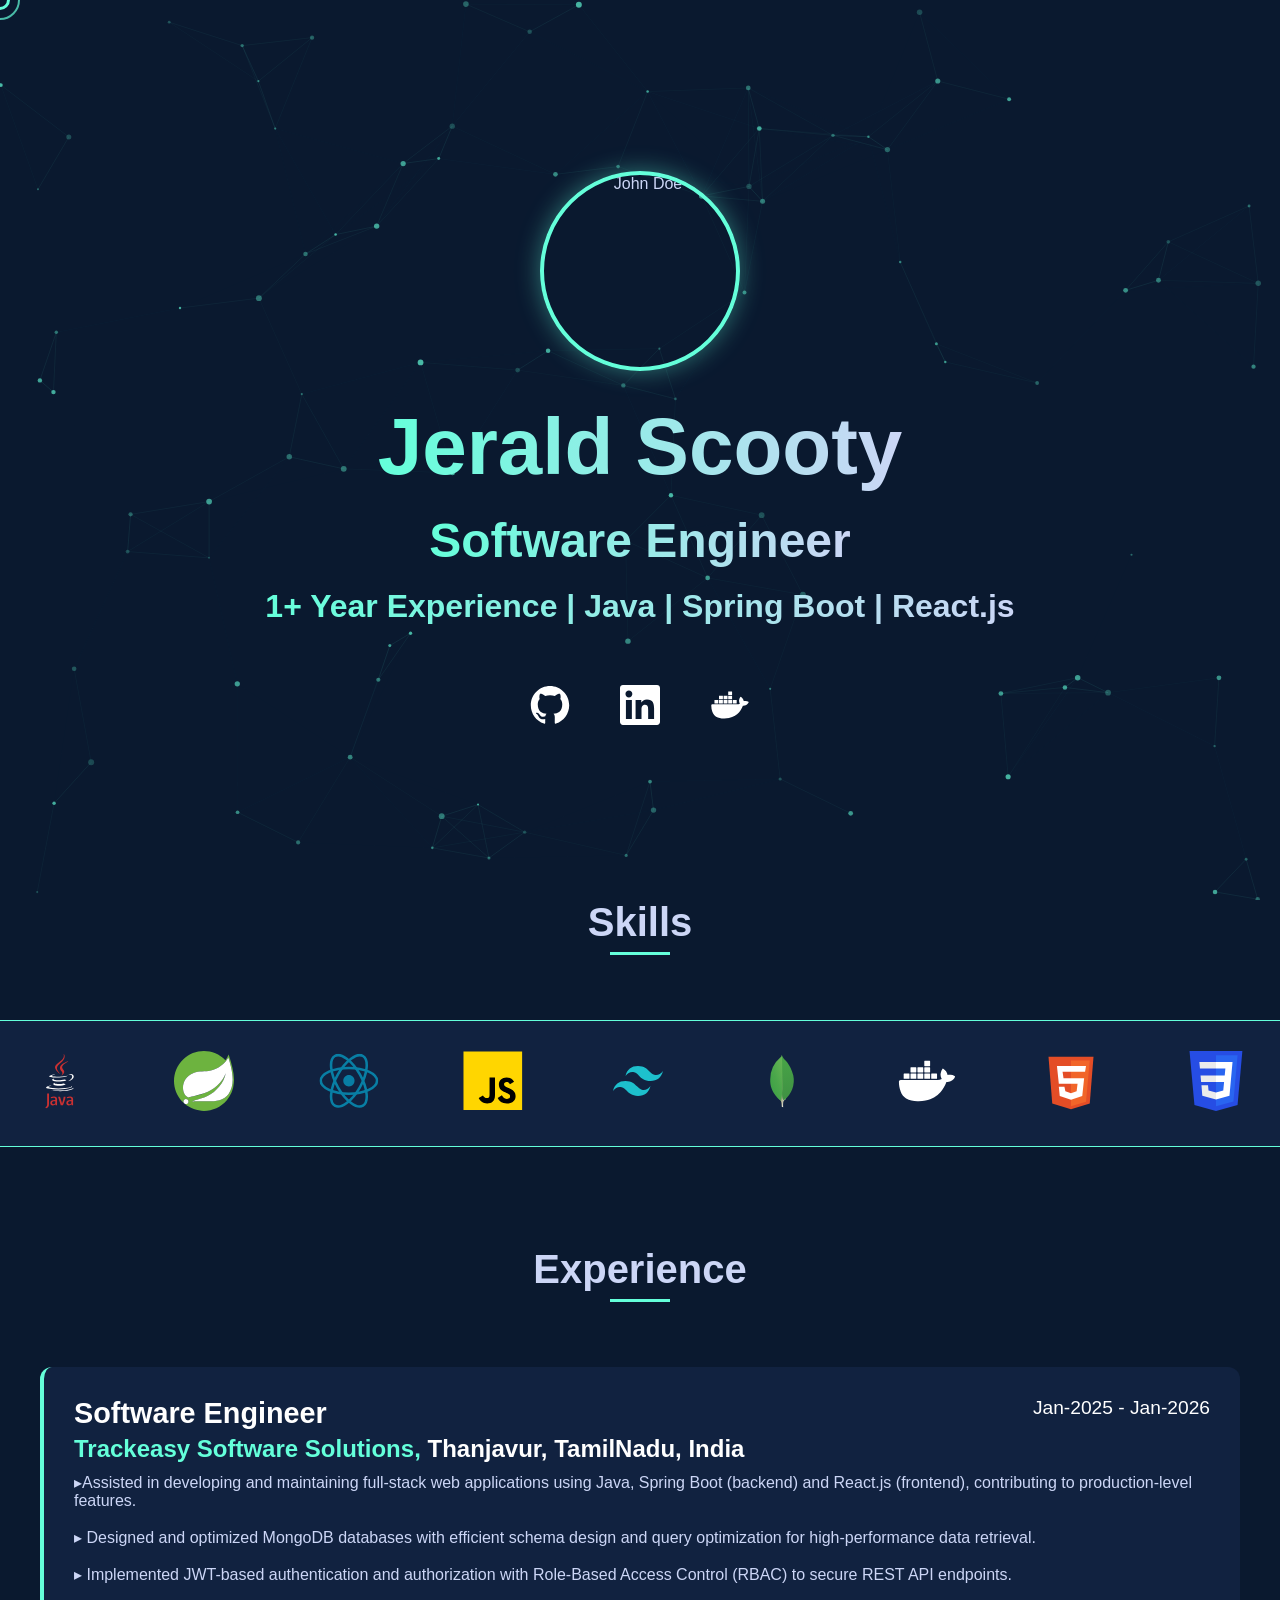
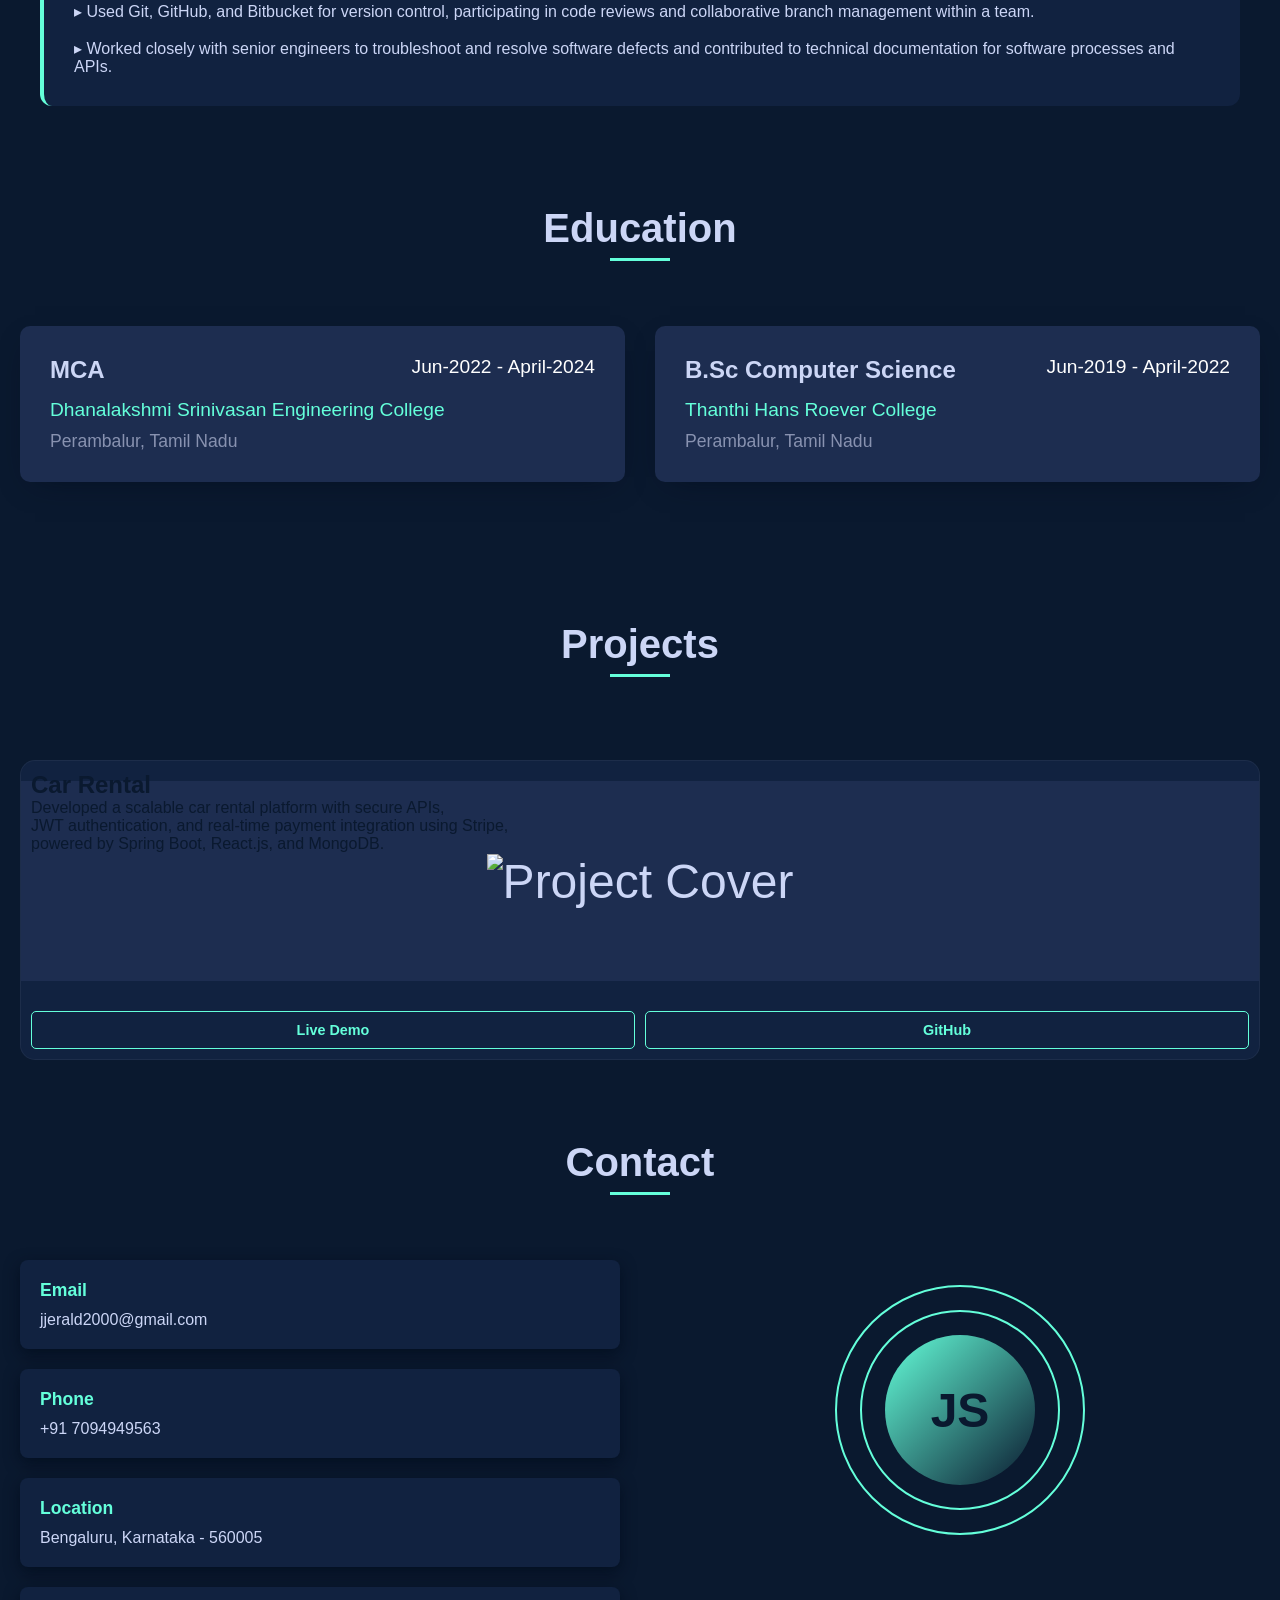
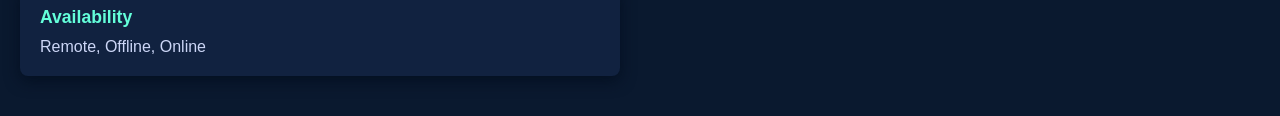
==== index.html @ 497ae6a7 "index.html added" ====
<!DOCTYPE html>
<html lang="en">

<head>
    <meta charset="UTF-8">
    <meta name="viewport" content="width=device-width, initial-scale=1.0">
    <title>Professional Portfolio</title>
    <link rel="stylesheet" href="style.css">
   
</head>

<body>
    <!-- Custom Cursor -->
    <div class="custom-cursor"></div>
    <div class="cursor-ring"></div>

    <!-- Particle Canvas Background -->
    <canvas id="particle-canvas"></canvas>

    <div class="container">
        <!-- Hero Section -->
        <section class="hero">
            <img src="https://res.cloudinary.com/dqbavxils/image/upload/v1776534820/Jerald_Profile_knwaec.png"
                alt="John Doe" class="hero-avatar">
            <h1 class="common">Jerald Scooty</h1>
            <h2 class="common" >Software Engineer</h2>
            <h3 class="common" >1+ Year Experience | Java | Spring Boot | React.js</h3>
            <div style="display: flex; flex-direction: row; align-items: center; gap: 50px; padding-top: 40px;">
                <a href="https://github.com/Jerald-Jn?tab=repositories" target="_blank">
                    <svg class="social-logo" viewBox="0 0 24 25" xmlns="http://www.w3.org/2000/svg">
                        <path
                            d="M12.0099 0.548676C5.36875 0.548676 0 5.957 0 12.6478C0 17.9962 3.43994 22.5234 8.21205 24.1258C8.80869 24.2462 9.02724 23.8655 9.02724 23.5451C9.02724 23.2646 9.00757 22.3032 9.00757 21.3014C5.6667 22.0227 4.97099 19.8591 4.97099 19.8591C4.43409 18.4569 3.63858 18.0965 3.63858 18.0965C2.54511 17.3553 3.71823 17.3553 3.71823 17.3553C4.93117 17.4354 5.56763 18.5972 5.56763 18.5972C6.64118 20.44 8.37111 19.9193 9.06706 19.5988C9.16638 18.8175 9.48473 18.2767 9.82275 17.9763C7.15817 17.6958 4.35469 16.6542 4.35469 12.0067C4.35469 10.6846 4.8316 9.60295 5.58729 8.76171C5.46807 8.4613 5.0504 7.21911 5.70677 5.55654C5.70677 5.55654 6.72083 5.23597 9.00732 6.79849C9.98625 6.53364 10.9958 6.39892 12.0099 6.39778C13.024 6.39778 14.0577 6.53815 15.0123 6.79849C17.299 5.23597 18.3131 5.55654 18.3131 5.55654C18.9695 7.21911 18.5515 8.4613 18.4323 8.76171C19.2079 9.60295 19.6652 10.6846 19.6652 12.0067C19.6652 16.6542 16.8617 17.6756 14.1772 17.9763C14.6148 18.3568 14.9924 19.0779 14.9924 20.2197C14.9924 21.8422 14.9727 23.1444 14.9727 23.5449C14.9727 23.8655 15.1915 24.2462 15.7879 24.126C20.56 22.5232 23.9999 17.9962 23.9999 12.6478C24.0196 5.957 18.6312 0.548676 12.0099 0.548676Z"
                             />
                    </svg>
                    </a>
                <a href="https://www.linkedin.com/in/contact-jerald-j" target="_blank">
                    <svg role="img" class="social-logo" viewBox="0 0 24 24" xmlns="http://www.w3.org/2000/svg">
                        <title>LinkedIn</title>
                        <path 
                            d="M20.447 20.452h-3.554v-5.569c0-1.328-.027-3.037-1.852-3.037-1.853 0-2.136 1.445-2.136 2.939v5.667H9.351V9h3.414v1.561h.046c.477-.9 1.637-1.85 3.37-1.85 3.601 0 4.267 2.37 4.267 5.455v6.286zM5.337 7.433c-1.144 0-2.063-.926-2.063-2.065 0-1.138.92-2.063 2.063-2.063 1.14 0 2.064.925 2.064 2.063 0 1.139-.925 2.065-2.064 2.065zm1.782 13.019H3.555V9h3.564v11.452zM22.225 0H1.771C.792 0 0 .774 0 1.729v20.542C0 23.227.792 24 1.771 24h20.451C23.2 24 24 23.227 24 22.271V1.729C24 .774 23.2 0 22.222 0h.003z" />
                    </svg>
                </a>
                <a href='https://hub.docker.com/search?q=jerald24' target="_blank">
                    <svg class="social-logo" viewBox="0 0 32 32" version="1.1" xmlns="http://www.w3.org/2000/svg">
                        <title>docker</title>
                        <path
                            d="M30.679 13.367c-0.613-0.404-1.366-0.645-2.175-0.645-0.093 0-0.185 0.003-0.276 0.009l0.012-0.001c-0.446 0.001-0.882 0.041-1.306 0.115l0.046-0.007c-0.235-1.357-1.025-2.495-2.122-3.191l-0.019-0.011-0.429-0.248-0.282 0.408c-0.336 0.512-0.599 1.108-0.756 1.745l-0.008 0.039c-0.089 0.324-0.14 0.696-0.14 1.080 0 0.831 0.24 1.605 0.654 2.258l-0.010-0.017c-0.637 0.299-1.381 0.488-2.164 0.524l-0.013 0h-19.729c-0.516 0.001-0.934 0.418-0.936 0.933v0c-0.001 0.056-0.001 0.123-0.001 0.19 0 1.751 0.317 3.428 0.897 4.977l-0.032-0.098c0.558 1.633 1.612 2.975 2.98 3.881l0.028 0.017c1.744 0.903 3.808 1.432 5.995 1.432 0.207 0 0.412-0.005 0.617-0.014l-0.029 0.001c0.018 0 0.039 0 0.060 0 1.272 0 2.515-0.121 3.72-0.352l-0.123 0.020c1.795-0.336 3.395-0.939 4.845-1.773l-0.074 0.039c1.257-0.735 2.331-1.621 3.245-2.652l0.012-0.014c1.325-1.56 2.403-3.381 3.145-5.365l0.041-0.125h0.276c0.055 0.002 0.119 0.004 0.183 0.004 1.226 0 2.34-0.481 3.163-1.265l-0.002 0.002c0.377-0.358 0.676-0.793 0.873-1.281l0.009-0.024 0.122-0.359zM3.79 14.849h2.646c0.127-0.001 0.23-0.104 0.23-0.231 0 0 0 0 0 0v0-2.355c0-0 0-0.001 0-0.001 0-0.127-0.103-0.23-0.23-0.231h-2.646c-0.127 0.001-0.23 0.104-0.23 0.231v0 2.356c0 0 0 0 0 0.001 0 0.127 0.103 0.23 0.23 0.23 0 0 0 0 0.001 0h-0zM7.434 14.849h2.644c0.127 0 0.231-0.103 0.231-0.231 0 0 0 0 0-0v0-2.355c0-0 0-0.001 0-0.001 0-0.127-0.103-0.23-0.23-0.231h-2.646c-0 0-0 0-0 0-0.128 0-0.232 0.104-0.232 0.232 0 0 0 0 0 0v0 2.355c0.001 0.128 0.104 0.231 0.232 0.231v0zM11.132 14.849h2.646c0.127-0.001 0.23-0.104 0.23-0.231 0 0 0 0 0 0v0-2.355c0-0 0-0.001 0-0.001 0-0.127-0.103-0.23-0.23-0.231h-2.646c-0.127 0.001-0.23 0.104-0.23 0.231v0 2.356c0 0.127 0.103 0.231 0.231 0.231v0zM14.788 14.849h2.643c0 0 0 0 0 0 0.128 0 0.231-0.103 0.232-0.231v-2.355c0-0 0-0 0-0 0-0.128-0.104-0.232-0.232-0.232-0 0-0 0-0 0h-2.643c-0.127 0-0.231 0.103-0.231 0.231v0 2.356c0 0 0 0 0 0.001 0 0.127 0.103 0.23 0.23 0.23 0 0 0 0 0.001 0h-0zM7.434 11.461h2.644c0.128-0.001 0.231-0.104 0.231-0.232 0 0 0 0 0 0v0-2.355c0 0 0 0 0-0 0-0.127-0.103-0.231-0.231-0.231h-2.644c-0.128 0-0.231 0.103-0.232 0.231v2.355c0.001 0.128 0.104 0.231 0.232 0.232h0zM11.132 11.461h2.646c0.127-0.001 0.23-0.105 0.23-0.232v0-2.355c0 0 0 0 0-0 0-0.127-0.103-0.231-0.231-0.231h-2.643c-0.127 0-0.231 0.103-0.231 0.231 0 0 0 0 0 0v0 2.355c0.001 0.128 0.103 0.231 0.231 0.232h0zM14.788 11.461h2.643c0.128-0.001 0.231-0.104 0.232-0.232v-2.355c-0.001-0.128-0.104-0.231-0.232-0.231h-2.643c-0.127 0-0.231 0.103-0.231 0.231 0 0 0 0 0 0v0 2.355c0 0.128 0.103 0.231 0.231 0.232h0zM14.788 8.073h2.643c0 0 0 0 0 0 0.128 0 0.232-0.104 0.232-0.232 0-0 0-0 0-0v0-2.356c-0.001-0.128-0.104-0.231-0.232-0.231 0 0-0 0-0 0h-2.643c-0.127 0-0.231 0.103-0.231 0.231v0 2.356c0 0 0 0 0 0.001 0 0.127 0.103 0.23 0.23 0.23 0 0 0 0 0.001 0h-0zM18.475 14.849h2.644c0 0 0 0 0 0 0.128 0 0.231-0.103 0.232-0.231v-2.355c0-0 0-0 0-0 0-0.128-0.104-0.232-0.232-0.232-0 0-0 0-0 0h-2.644c0 0 0 0-0 0-0.128 0-0.231 0.103-0.231 0.231v2.356c0 0.127 0.103 0.231 0.231 0.231v0z">
                        </path>
                    </svg>
                </a>
            </div>
        </section>

        <!-- Marquee -->
        <div class="section-header">
            <h2>Skills</h2>
        </div>
        <div class="marquee-container">
            <div class="marquee">
                <span>
                    <svg width="60px" height="60px" viewBox="0 0 192.756 192.756" xmlns="http://www.w3.org/2000/svg">
                        <title>Java</title>
                        <g fill-rule="evenodd" clip-rule="evenodd">
                            <path fill="none" d="M0 0h192.756v192.756H0V0z" />
                            <path
                                d="M80.372 101.729s-4.604 2.679 3.28 3.584c9.554 1.091 14.434.934 24.959-1.057 0 0 2.771 1.735 6.639 3.236-23.601 10.113-53.413-.585-34.878-5.763zM77.487 88.532s-5.165 3.823 2.726 4.639c10.206 1.054 18.262 1.14 32.211-1.544 0 0 1.926 1.955 4.957 3.023-28.531 8.345-60.307.657-39.894-6.118z"
                                fill="#ffff" />
                            <path
                                d="M101.797 66.143c5.818 6.697-1.525 12.72-1.525 12.72s14.766-7.621 7.984-17.168c-6.332-8.899-11.189-13.32 15.102-28.566-.001-.001-41.27 10.303-21.561 33.014z"
                                fill="#ca3132" />
                            <path
                                d="M133.01 111.491s3.408 2.81-3.754 4.983c-13.619 4.125-56.694 5.369-68.659.164-4.298-1.872 3.766-4.467 6.303-5.015 2.646-.572 4.156-.468 4.156-.468-4.783-3.368-30.916 6.615-13.272 9.479 48.112 7.801 87.704-3.512 75.226-9.143zM82.587 74.857s-21.908 5.205-7.757 7.097c5.977.799 17.883.615 28.982-.316 9.068-.761 18.17-2.389 18.17-2.389s-3.195 1.371-5.51 2.949c-22.251 5.853-65.229 3.127-52.855-2.856 10.462-5.061 18.97-4.485 18.97-4.485zM121.891 96.824c22.617-11.75 12.16-23.044 4.859-21.522-1.785.373-2.586.695-2.586.695s.666-1.042 1.932-1.49c14.441-5.075 25.545 14.972-4.656 22.911-.001 0 .347-.314.451-.594z"
                                fill="#ffff" />
                            <path
                                d="M108.256 8.504s12.523 12.531-11.881 31.794c-19.571 15.458-4.462 24.269-.006 34.34-11.426-10.307-19.807-19.382-14.185-27.826 8.254-12.395 31.125-18.406 26.072-38.308z"
                                fill="#ca3132" />
                            <path
                                d="M84.812 128.674c21.706 1.388 55.045-.771 55.836-11.044 0 0-1.518 3.894-17.941 6.983-18.529 3.488-41.386 3.082-54.938.845 0 0 2.777 2.298 17.043 3.216z"
                                fill="#ffff" />
                            <path
                                d="M139.645 147.096h-.66v-.37h1.781v.37h-.66v1.848h-.461v-1.848zm3.554.092h-.008l-.656 1.755h-.301l-.652-1.755h-.008v1.755h-.438v-2.218h.643l.604 1.569.604-1.569h.637v2.218h-.424v-1.755h-.001zM81.255 167.921c-2.047 1.774-4.211 2.772-6.154 2.772-2.768 0-4.27-1.663-4.27-4.324 0-2.881 1.608-4.989 8.044-4.989h2.379v6.541h.001zm5.65 6.374v-19.732c0-5.043-2.876-8.371-9.809-8.371-4.045 0-7.591.999-10.474 2.272l.83 3.495c2.271-.834 5.207-1.607 8.089-1.607 3.994 0 5.713 1.607 5.713 4.934v2.495h-1.996c-9.702 0-14.08 3.764-14.08 9.423 0 4.876 2.885 7.648 8.316 7.648 3.491 0 6.099-1.441 8.534-3.55l.443 2.993h4.434zM105.762 174.295h-7.045l-8.483-27.601h6.154l5.265 16.961 1.172 5.096c2.656-7.371 4.541-14.854 5.484-22.057h5.984c-1.602 9.088-4.488 19.066-8.531 27.601zM132.799 167.921c-2.053 1.774-4.217 2.772-6.156 2.772-2.768 0-4.268-1.663-4.268-4.324 0-2.881 1.609-4.989 8.041-4.989h2.383v6.541zm5.652 6.374v-19.732c0-5.043-2.885-8.371-9.811-8.371-4.049 0-7.594.999-10.477 2.272l.83 3.495c2.271-.834 5.213-1.607 8.096-1.607 3.988 0 5.709 1.607 5.709 4.934v2.495h-1.996c-9.703 0-14.078 3.764-14.078 9.423 0 4.876 2.879 7.648 8.311 7.648 3.494 0 6.098-1.441 8.539-3.55l.445 2.993h4.432zM58.983 178.985c-1.61 2.353-4.214 4.216-7.061 5.267l-2.79-3.286c2.169-1.113 4.027-2.91 4.892-4.582.745-1.49 1.056-3.406 1.056-7.992v-31.515h6.005v31.08c0 6.134-.49 8.613-2.102 11.028z"
                                fill="#ca3132" />
                        </g>
                    </svg>
                </span>

                <span>
                    <svg width="60px" height="60px" viewBox="0 0 256 256" version="1.1"
                        xmlns="http://www.w3.org/2000/svg" xmlns:xlink="http://www.w3.org/1999/xlink"
                        preserveAspectRatio="xMidYMid">
                        <title>Spring Boot</title>
                        <g>
                            <path
                                d="M38.9437824,35.879008 C89.5234256,-13.1200214 170.398168,-11.8028432 219.397197,39.0402357 C224.929346,31.6640377 229.671187,23.4975328 233.095851,15.0675923 C249.165425,64.0666217 258.912543,105.162582 255.224444,137.038295 C253.380395,163.90873 242.842969,189.725423 225.456217,210.273403 C180.145286,264.014274 99.53398,270.863601 45.7931091,225.55267 L45.7931091,225.55267 L44.765,224.638 L44.7103323,224.601984 C44.5420247,224.484832 44.376007,224.362668 44.2124952,224.235492 C43.7219599,223.853965 43.2765312,223.438607 42.8762093,222.995252 L42.732,222.831 L41.0512675,221.3377 C39.4121124,219.93271 37.7729573,218.52772 36.3188215,216.93771 L35.7825547,216.332423 C-13.2164747,165.752779 -11.6358609,84.8780374 38.9437824,35.879008 Z M57.9111486,207.375611 C53.169307,203.687512 46.3199803,204.214383 42.6318814,208.956225 C39.3888978,213.125775 39.4048731,218.924805 42.6798072,222.771269 L42.732,222.831 L44.765,224.638 L44.9644841,224.773953 C49.5691585,227.80174 55.7644273,227.175885 59.2982065,222.896387 L59.4917624,222.654878 C63.1798614,217.913037 62.3895545,211.06371 57.9111486,207.375611 Z M231.778672,28.2393744 C218.60689,55.9001168 185.940871,76.9749681 157.753257,83.5608592 C131.146257,89.8833146 107.963921,84.6146018 83.4644059,94.0982849 C27.6160498,115.436572 28.6697923,181.822354 59.2283268,196.838185 L59.2283268,196.838185 L61.0723763,197.891928 C61.0723763,197.891928 83.1456487,193.50309 104.973663,187.707242 L106.843514,187.207079 C115.561826,184.857554 124.138869,182.296538 131.146257,179.714869 C167.500376,166.279651 207.542593,133.08676 220.714375,94.6251562 C213.865049,134.667374 179.35498,173.392413 144.84491,191.042601 C126.404416,200.526284 112.178891,202.633769 81.883792,213.171195 C78.195693,214.488373 75.297901,215.805551 75.297901,215.805551 C75.6675607,215.754564 76.0372203,215.70481 76.4060145,215.65629 L77.1421925,215.560893 L77.1421925,215.560893 L77.8745239,215.468787 C84.5652297,214.639554 90.5771682,214.224938 90.5771682,214.224938 C133.517178,212.117452 200.956702,226.342977 232.305544,184.45671 C264.444692,141.780136 246.531068,72.7599979 231.778672,28.2393744 Z"
                                fill="#6DB33F">

                            </path>
                            <path
                                d="M57.9111486,207.375611 C62.3895545,211.06371 63.1798614,217.913037 59.4917624,222.654878 C55.8036635,227.39672 48.9543368,227.923591 44.2124952,224.235492 C39.4706537,220.547393 38.9437824,213.698066 42.6318814,208.956225 C46.3199803,204.214383 53.169307,203.687512 57.9111486,207.375611 Z M231.778672,28.2393744 C246.531068,72.7599979 264.444692,141.780136 232.305544,184.45671 C200.956702,226.342977 133.517178,212.117452 90.5771682,214.224938 C90.5771682,214.224938 84.5652297,214.639554 77.8745239,215.468787 L77.1421925,215.560893 C76.5300999,215.63902 75.9140004,215.720572 75.297901,215.805551 C75.297901,215.805551 78.195693,214.488373 81.883792,213.171195 C112.178891,202.633769 126.404416,200.526284 144.84491,191.042601 C179.35498,173.392413 213.865049,134.667374 220.714375,94.6251562 C207.542593,133.08676 167.500376,166.279651 131.146257,179.714869 C106.119871,188.935116 61.0723763,197.891928 61.0723763,197.891928 L59.2283268,196.838185 C28.6697923,181.822354 27.6160498,115.436572 83.4644059,94.0982849 C107.963921,84.6146018 131.146257,89.8833146 157.753257,83.5608592 C185.940871,76.9749681 218.60689,55.9001168 231.778672,28.2393744 Z"
                                fill="#FFFFFF">

                            </path>
                        </g>
                    </svg>
                </span>

                <span>
                    <svg width="60px" height="60px" viewBox="0 0 65 60" fill="none" xmlns="http://www.w3.org/2000/svg">
                        <title>React</title>
                        <g clip-path="url(#clip0_439_116)">
                            <path
                                d="M32.3921 36.0059C35.7565 36.0059 38.4839 33.228 38.4839 29.8013C38.4839 26.3746 35.7565 23.5967 32.3921 23.5967C29.0277 23.5967 26.3003 26.3746 26.3003 29.8013C26.3003 33.228 29.0277 36.0059 32.3921 36.0059Z"
                                fill="#087EA4" />
                            <path
                                d="M32.3921 43.7616C49.2141 43.7616 62.8511 37.5113 62.8511 29.8012C62.8511 22.0911 49.2141 15.8408 32.3921 15.8408C15.5701 15.8408 1.93311 22.0911 1.93311 29.8012C1.93311 37.5113 15.5701 43.7616 32.3921 43.7616Z"
                                stroke="#087EA4" stroke-width="2.74845" />
                            <path
                                d="M20.5218 36.7815C28.9328 51.6195 41.0657 60.5231 47.6215 56.668C54.1772 52.813 52.6732 37.6592 44.2622 22.8211C35.8512 7.98299 23.7182 -0.92052 17.1625 2.93453C10.6068 6.78958 12.1108 21.9434 20.5218 36.7815Z"
                                stroke="#087EA4" stroke-width="2.74845" />
                            <path
                                d="M20.5218 22.8212C12.1108 37.6593 10.6068 52.813 17.1625 56.6681C23.7182 60.5231 35.8512 51.6196 44.2622 36.7815C52.6732 21.9434 54.1772 6.78966 47.6215 2.93461C41.0657 -0.920439 28.9328 7.98307 20.5218 22.8212Z"
                                stroke="#087EA4" stroke-width="2.74845" />
                        </g>
                        <defs>
                            <clipPath id="clip0_439_116">
                                <rect width="63.9639" height="58.6335" fill="white"
                                    transform="translate(0.410156 0.484375)" />
                            </clipPath>
                        </defs>
                    </svg>
                </span>

                <span>
                    <svg width="60px" height="60px" viewBox="0 0 60 60" xmlns="http://www.w3.org/2000/svg">
                        <title>JavaScript</title>
                        <path d="M0.484375 59.1179V0.484375H59.1179V59.1179H0.484375Z" fill="#FFD600" />
                        <path
                            d="M38.8209 44.3732C39.9479 46.2038 41.1727 47.958 43.7673 47.958C45.9465 47.958 47.0898 46.8749 47.0898 45.3765C47.0898 43.5833 45.9074 42.9464 43.5099 41.9024L42.1956 41.3422C38.4023 39.733 35.8794 37.7166 35.8794 33.4576C35.8794 29.5324 38.8844 26.5453 43.58 26.5453C46.9237 26.5453 49.326 27.7033 51.059 30.736L46.9644 33.3533C46.0637 31.7442 45.0898 31.1106 43.58 31.1106C42.0392 31.1106 41.0636 32.0829 41.0636 33.3533C41.0636 34.9234 42.0408 35.5586 44.2966 36.5309L45.611 37.0912C50.0818 38.9952 52.603 40.9399 52.603 45.3113C52.603 50.0215 48.883 52.6031 43.8894 52.6031C39.0049 52.6031 36.2312 50.1518 34.6872 47.1176L38.8209 44.3732ZM19.9506 44.5067C20.7748 45.9823 22.0273 47.1176 23.8286 47.1176C25.5518 47.1176 26.5437 46.4368 26.5437 43.7901V26.5437H31.9722V44.624C31.9722 50.1079 28.7913 52.6031 24.1462 52.6031C19.949 52.6031 16.9196 49.7593 15.6851 47.1176L19.9506 44.5067Z"
                            fill="#000001" />
                    </svg>
                </span>

                <span>
                    <svg fill="#1DC0CD" width="60px" height="60px" viewBox="0 0 24 24"
                        xmlns="http://www.w3.org/2000/svg" xml:space="preserve">
                        <title>Tailwind CSS</title>
                        <path fill-rule="evenodd" clip-rule="evenodd"
                            d="M12 6.036c-2.667 0-4.333 1.325-5 3.976 1-1.325 2.167-1.822 3.5-1.491.761.189 1.305.738 1.906 1.345C13.387 10.855 14.522 12 17 12c2.667 0 4.333-1.325 5-3.976-1 1.325-2.166 1.822-3.5 1.491-.761-.189-1.305-.738-1.907-1.345-.98-.99-2.114-2.134-4.593-2.134zM7 12c-2.667 0-4.333 1.325-5 3.976 1-1.326 2.167-1.822 3.5-1.491.761.189 1.305.738 1.907 1.345.98.989 2.115 2.134 4.594 2.134 2.667 0 4.333-1.325 5-3.976-1 1.325-2.167 1.822-3.5 1.491-.761-.189-1.305-.738-1.906-1.345C10.613 13.145 9.478 12 7 12z" />
                    </svg>
                </span>
                
                <span>
                    <svg width="60px" height="60px" viewBox="0 0 32 32" xmlns="http://www.w3.org/2000/svg" xmlns:xlink="http://www.w3.org/1999/xlink">
                        <title>MongoDB</title>
                        <defs>
                            <linearGradient id="a" x1="-645.732" y1="839.188" x2="-654.59" y2="839.25"
                                gradientTransform="matrix(-0.977, -0.323, -0.29, 0.877, -375.944, -928.287)" gradientUnits="userSpaceOnUse">
                                <stop offset="0.231" stop-color="#999875" />
                                <stop offset="0.563" stop-color="#9b9977" />
                                <stop offset="0.683" stop-color="#a09f7e" />
                                <stop offset="0.768" stop-color="#a9a889" />
                                <stop offset="0.837" stop-color="#b7b69a" />
                                <stop offset="0.896" stop-color="#c9c7b0" />
                                <stop offset="0.948" stop-color="#deddcb" />
                                <stop offset="0.994" stop-color="#f8f6eb" />
                                <stop offset="1" stop-color="#fbf9ef" />
                            </linearGradient>
                            <linearGradient id="b" x1="-644.287" y1="823.405" x2="-657.028" y2="845.476"
                                gradientTransform="matrix(-0.977, -0.323, -0.29, 0.877, -375.944, -928.287)" gradientUnits="userSpaceOnUse">
                                <stop offset="0" stop-color="#48a547" />
                                <stop offset="1" stop-color="#3f9143" />
                            </linearGradient>
                            <linearGradient id="c" x1="-643.386" y1="839.485" x2="-652.418" y2="833.417"
                                gradientTransform="matrix(-0.977, -0.323, -0.29, 0.877, -375.944, -928.287)" gradientUnits="userSpaceOnUse">
                                <stop offset="0" stop-color="#41a247" />
                                <stop offset="0.352" stop-color="#4ba74b" />
                                <stop offset="0.956" stop-color="#67b554" />
                                <stop offset="1" stop-color="#69b655" />
                            </linearGradient>
                        </defs>
                        <path
                            d="M16.62,30l-.751-.249s.1-3.8-1.275-4.067c-.9-1.048.133-44.741,3.423-.149a2.712,2.712,0,0,0-1.333,1.523A14.1,14.1,0,0,0,16.62,30Z"
                            style="fill:url(#a)" />
                        <path
                            d="M17.026,26.329a13.223,13.223,0,0,0,5-13.225C20.556,6.619,17.075,4.487,16.7,3.673a9.792,9.792,0,0,1-.825-1.6l.277,18.069S15.578,25.664,17.026,26.329Z"
                            style="fill:url(#b)" />
                        <path
                            d="M15.487,26.569S9.366,22.4,9.72,15.025A15.54,15.54,0,0,1,15.239,3.377,1.725,1.725,0,0,0,15.846,2c.381.82.319,12.243.359,13.579C16.36,20.776,15.916,25.588,15.487,26.569Z"
                            style="fill:url(#c)" /></svg>
                </span>

                <span>
                    <svg fill="#ffff" width="60px" height="60px" viewBox="0 0 32 32" version="1.1" xmlns="http://www.w3.org/2000/svg">
                        <title>docker</title>
                        <path
                            d="M30.679 13.367c-0.613-0.404-1.366-0.645-2.175-0.645-0.093 0-0.185 0.003-0.276 0.009l0.012-0.001c-0.446 0.001-0.882 0.041-1.306 0.115l0.046-0.007c-0.235-1.357-1.025-2.495-2.122-3.191l-0.019-0.011-0.429-0.248-0.282 0.408c-0.336 0.512-0.599 1.108-0.756 1.745l-0.008 0.039c-0.089 0.324-0.14 0.696-0.14 1.080 0 0.831 0.24 1.605 0.654 2.258l-0.010-0.017c-0.637 0.299-1.381 0.488-2.164 0.524l-0.013 0h-19.729c-0.516 0.001-0.934 0.418-0.936 0.933v0c-0.001 0.056-0.001 0.123-0.001 0.19 0 1.751 0.317 3.428 0.897 4.977l-0.032-0.098c0.558 1.633 1.612 2.975 2.98 3.881l0.028 0.017c1.744 0.903 3.808 1.432 5.995 1.432 0.207 0 0.412-0.005 0.617-0.014l-0.029 0.001c0.018 0 0.039 0 0.060 0 1.272 0 2.515-0.121 3.72-0.352l-0.123 0.020c1.795-0.336 3.395-0.939 4.845-1.773l-0.074 0.039c1.257-0.735 2.331-1.621 3.245-2.652l0.012-0.014c1.325-1.56 2.403-3.381 3.145-5.365l0.041-0.125h0.276c0.055 0.002 0.119 0.004 0.183 0.004 1.226 0 2.34-0.481 3.163-1.265l-0.002 0.002c0.377-0.358 0.676-0.793 0.873-1.281l0.009-0.024 0.122-0.359zM3.79 14.849h2.646c0.127-0.001 0.23-0.104 0.23-0.231 0 0 0 0 0 0v0-2.355c0-0 0-0.001 0-0.001 0-0.127-0.103-0.23-0.23-0.231h-2.646c-0.127 0.001-0.23 0.104-0.23 0.231v0 2.356c0 0 0 0 0 0.001 0 0.127 0.103 0.23 0.23 0.23 0 0 0 0 0.001 0h-0zM7.434 14.849h2.644c0.127 0 0.231-0.103 0.231-0.231 0 0 0 0 0-0v0-2.355c0-0 0-0.001 0-0.001 0-0.127-0.103-0.23-0.23-0.231h-2.646c-0 0-0 0-0 0-0.128 0-0.232 0.104-0.232 0.232 0 0 0 0 0 0v0 2.355c0.001 0.128 0.104 0.231 0.232 0.231v0zM11.132 14.849h2.646c0.127-0.001 0.23-0.104 0.23-0.231 0 0 0 0 0 0v0-2.355c0-0 0-0.001 0-0.001 0-0.127-0.103-0.23-0.23-0.231h-2.646c-0.127 0.001-0.23 0.104-0.23 0.231v0 2.356c0 0.127 0.103 0.231 0.231 0.231v0zM14.788 14.849h2.643c0 0 0 0 0 0 0.128 0 0.231-0.103 0.232-0.231v-2.355c0-0 0-0 0-0 0-0.128-0.104-0.232-0.232-0.232-0 0-0 0-0 0h-2.643c-0.127 0-0.231 0.103-0.231 0.231v0 2.356c0 0 0 0 0 0.001 0 0.127 0.103 0.23 0.23 0.23 0 0 0 0 0.001 0h-0zM7.434 11.461h2.644c0.128-0.001 0.231-0.104 0.231-0.232 0 0 0 0 0 0v0-2.355c0 0 0 0 0-0 0-0.127-0.103-0.231-0.231-0.231h-2.644c-0.128 0-0.231 0.103-0.232 0.231v2.355c0.001 0.128 0.104 0.231 0.232 0.232h0zM11.132 11.461h2.646c0.127-0.001 0.23-0.105 0.23-0.232v0-2.355c0 0 0 0 0-0 0-0.127-0.103-0.231-0.231-0.231h-2.643c-0.127 0-0.231 0.103-0.231 0.231 0 0 0 0 0 0v0 2.355c0.001 0.128 0.103 0.231 0.231 0.232h0zM14.788 11.461h2.643c0.128-0.001 0.231-0.104 0.232-0.232v-2.355c-0.001-0.128-0.104-0.231-0.232-0.231h-2.643c-0.127 0-0.231 0.103-0.231 0.231 0 0 0 0 0 0v0 2.355c0 0.128 0.103 0.231 0.231 0.232h0zM14.788 8.073h2.643c0 0 0 0 0 0 0.128 0 0.232-0.104 0.232-0.232 0-0 0-0 0-0v0-2.356c-0.001-0.128-0.104-0.231-0.232-0.231 0 0-0 0-0 0h-2.643c-0.127 0-0.231 0.103-0.231 0.231v0 2.356c0 0 0 0 0 0.001 0 0.127 0.103 0.23 0.23 0.23 0 0 0 0 0.001 0h-0zM18.475 14.849h2.644c0 0 0 0 0 0 0.128 0 0.231-0.103 0.232-0.231v-2.355c0-0 0-0 0-0 0-0.128-0.104-0.232-0.232-0.232-0 0-0 0-0 0h-2.644c0 0 0 0-0 0-0.128 0-0.231 0.103-0.231 0.231v2.356c0 0.127 0.103 0.231 0.231 0.231v0z">
                        </path>
                    </svg>
                </span>
                
                <span>
                    <svg width="60px" height="60px" viewBox="0 0 32 32" fill="none" xmlns="http://www.w3.org/2000/svg">
                        <title>Html</title>
                        <path d="M6 28L4 3H28L26 28L16 31L6 28Z" fill="#E44D26" />
                        <path d="M26 5H16V29.5L24 27L26 5Z" fill="#F16529" />
                        <path
                            d="M9.5 17.5L8.5 8H24L23.5 11H11.5L12 14.5H23L22 24L16 26L10 24L9.5 19H12.5L13 21.5L16 22.5L19 21.5L19.5 17.5H9.5Z"
                            fill="white" />
                    </svg>
                </span>

                <span>
                    <svg width="60px" height="60px" xmlns="http://www.w3.org/2000/svg" aria-label="CSS3" role="img" viewBox="0 0 512 512">
                        <path fill="#264de4" d="M72 460L30 0h451l-41 460-184 52" />
                        <path fill="#2965f1" d="M256 37V472l149-41 35-394" />
                        <path fill="#ebebeb" d="m114 94h142v56H119m5 58h132v57H129m3 28h56l4 45 64 17v59L139 382" />
                        <path fill="#ffffff" d="m256 208v57h69l-7 73-62 17v59l115-32 26-288H256v56h80l-5.5 58Z" />
                    </svg>
                </span>
            </div>
        </div>

        <section id="experience">
            <div class="section-header">
                <h2>Experience</h2>
            </div>
            <div class="exp-card reveal">
                <div class="exp-title">
                <h3>Software Engineer</h3>
                <span style="color: #fff; font-size: 1.2rem;">Jan-2025 - Jan-2026</span>
                </div>
                <span class="company">Trackeasy Software Solutions, <span style="color: white;">Thanjavur, TamilNadu, India</span></span>
                <p>
                    ▸Assisted in developing and maintaining full-stack web applications using Java, Spring Boot (backend) and React.js (frontend), contributing to production-level features.
                    <br />
                    <br />
                    ▸ Designed and optimized MongoDB databases with efficient schema design and query optimization for high-performance data retrieval.
                    <br />
                    <br />
                    ▸ Implemented JWT-based authentication and authorization with Role-Based Access Control (RBAC) to secure REST API endpoints.
                    <br />
                    <br />
                    ▸ Used Git, GitHub, and Bitbucket for version control, participating in code reviews and collaborative branch management within a team.
                    <br />
                    <br />
                    ▸ Worked closely with senior engineers to troubleshoot and resolve software defects and contributed to technical documentation for software processes and APIs.
                </p>
            </div>
        </section>

        <!-- Education Section -->
        <section id="education">
            <div class="section-header">
                <h2>Education</h2>
            </div>

            <div class="education-grid">
                <div class="education-card">
                    <div class="education-title">
                        <h3>MCA</h3>
                        <span style="color: #fff; font-size: 1.2rem;">Jun-2022 - April-2024</span>
                    </div>
                    <div class="institution">Dhanalakshmi Srinivasan Engineering College</div>
                    <div class="score"> Perambalur, Tamil Nadu</div>
                </div>

                <div class="education-card">
                    <div class="education-title">
                        <h3>B.Sc Computer Science</h3>
                        <span style="color: #fff; font-size: 1.2rem;">Jun-2019 - April-2022</span>
                    </div>
                    <div class="institution">Thanthi Hans Roever College</div>
                    <div class="score">Perambalur, Tamil Nadu</div>
                </div>
            </div>
        </section>

        <section id="projects">
            <div class="section-header">
                <h2>Projects</h2>
            </div>
            <div class="project-grid">
                <div class="p-card reveal">
                    <div class="p-img">
                        <img src='https://res.cloudinary.com/dqbavxils/image/upload/v1756202780/car-image/fdtszy9cpf7nwen588uc.jpg' alt="Project Cover"/>
                    </div>
                    <div class="p-info">
                        <div class="p-title">
                            <h3 style="font-size: x-large;">Car Rental</h3>
                            <p>Developed a scalable car rental platform with secure APIs,
                                <br />
                                JWT authentication, and real-time payment integration using Stripe,
                                <br />
                                powered by Spring Boot, React.js, and MongoDB.
                            </p>
                        </div>
                        <div class="p-actions">
                            <a href="https://car-app-2-frond-end-develop-1.onrender.com" target="_blank" class="btn">Live Demo</a>
                            <a href="https://github.com/Jerald-Jn/Car_App-2-frond_end" target="_blank" class="btn">GitHub</a>
                        </div>
                    </div>
                </div>
                <!-- <div class="p-card reveal">
                    <div class="p-img">🤖</div>
                    <div class="p-info">
                        <h3>Spring AI Chatbot</h3>
                        <p>Real-time conversational agent using Google Gemini API and Spring AI streaming.</p>
                        <div class="p-actions">
                            <a href="#" class="btn btn-view">Live Demo</a>
                            <a href="#" class="btn btn-git">GitHub</a>
                        </div>
                    </div>
                </div> -->
            </div>
        </section>

        <!-- Contact Section -->
        <section id="contact">
            <div class="section-header">
                <h2>Contact</h2>
            </div>

            <div class="contact-container">
                <div class="contact-info">
                    <div class="contact-card">
                        <h4>Email</h4>
                        <a href="mailto:jjerald2000@gmail.com" target="_blank">jjerald2000@gmail.com</a>
                    </div>

                    <div class="contact-card">
                        <h4>Phone</h4>
                        <a href="tel:7094949563">+91 7094949563</a>
                    </div>

                    <div class="contact-card">
                        <h4>Location</h4>
                        <p>Bengaluru, Karnataka - 560005</p>
                    </div>

                    <div class="contact-card">
                        <h4>Availability</h4>
                        <p>Remote, Offline, Online</p>
                    </div>
                </div>

                <div class="avatar-container">
                    <div class="avatar">JS</div>
                    <div class="ripple"></div>
                    <div class="ripple"></div>
                    <div class="ripple"></div>
                </div>
            </div>
        </section>
    </div>
    <script src="./main.js"></script>
</body>

</html>
---- style.css ----
/* Reset and Base Styles */
        :root {
            --bg: #0a192f;
            --accent: #64ffda;
            --text-main: #ccd6f6;
            --text-dim: #8892b0;
            --card-bg: #112240;
        }

        * {
            margin: 0;
            padding: 0;
            box-sizing: border-box;
            font-family: 'Segoe UI', Tahoma, Geneva, Verdana, sans-serif;
        }

        body {
            background-color: #0a192f;
            color: var(--text-main);
            overflow-x: hidden;
            cursor: none;
        }

        .custom-cursor {
            width: 20px;
            height: 20px;
            border: 3px solid var(--accent);
            border-radius: 50%;
            position: fixed;
            pointer-events: none;
            z-index: 9999;
            transform: translate(-50%, -50%);
            transition: width 0.2s, height 0.2s, background 0.2s;
        }

        .cursor-ring {
            position: fixed;
            width: 40px;
            height: 40px;
            border: 2px solid var(--accent);
            border-radius: 50%;
            pointer-events: none;
            z-index: 9998;
            transform: translate(-50%, -50%);
            opacity: 0.7;
            transition: all 0.1s ease-out;
        }

        .container {
            margin: 0 auto;
        }

        section {
            padding: 40px 20px;
            position: relative;
        }

        /* Canvas Background */
        #particle-canvas {
            position: fixed;
            top: 0;
            left: 0;
            width: 100%;
            height: 100%;
            z-index: -1;
        }

        /* Loading Screen */
        /* #loading-screen {
            position: fixed;
            top: 0;
            left: 0;
            width: 100%;
            height: 100%;
            background-color: #0a192f;
            display: flex;
            justify-content: center;
            align-items: center;
            z-index: 9999;
            transition: opacity 1s ease-out;
        } */

        /* .spinner {
            width: 50px;
            height: 50px;
            border: 3px solid rgba(100, 255, 218, 0.3);
            border-radius: 50%;
            border-top-color: var(--accent);
            animation: spin 1s ease-in-out infinite;
        } */

        @keyframes spin {
            to {
                transform: rotate(360deg);
            }
        }

        /* Hero Section */
        .hero {
            height: 100vh;
            display: flex;
            flex-direction: column;
            justify-content: center;
            align-items: center;
            text-align: center;

            .common {
                margin-bottom: 20px;
                background: linear-gradient(90deg, var(--accent), var(--text-main), var(--accent));
                background-size: 200% auto;
                background-clip: text;
                -webkit-background-clip: text;
                -webkit-text-fill-color: transparent;
                animation: shimmer 3s linear infinite;
            }

            h1 {
                font-size: 5rem;
            }

            h2 {
                font-size: 3rem;
            }

            h3 {
                font-size: 2rem;
            }
            .social-logo {
                width: 40px;
                height: 40px;
                fill: white;
            }
            .social-logo:hover {
                background: none; 
                fill: blue;
            }
        }

        /* Profile Picture Styling */
        .hero-avatar {
            width: 200px;
            height: 200px;
            border-radius: 50%;
            object-fit: cover;
            object-position: center 6%;
            border: 4px solid var(--accent);
            box-shadow: 0 0 25px rgba(100, 255, 218, 0.4);
            margin-bottom: 30px;
            transition: transform 0.3s ease, box-shadow 0.3s ease;
        }

        .hero-avatar:hover {
            transform: scale(1.05);
            box-shadow: 0 0 35px rgba(100, 255, 218, 0.6);
        }

        @keyframes shimmer {
            0% {
                background-position: 0% center;
            }

            100% {
                background-position: 200% center;
            }
        }

        /* Section Headers */
        .section-header {
            text-align: center;
            margin-bottom: 60px;
        }

        .section-header h2 {
            font-size: 2.5rem;
            color: var(--text-main);
            position: relative;
            display: inline-block;
            margin-bottom: 15px;
        }

        .section-header h2::after {
            content: '';
            position: absolute;
            bottom: -10px;
            left: 50%;
            transform: translateX(-50%);
            width: 60px;
            height: 3px;
            background-color: var(--accent);
        }

        /* --- Experience --- */
        .exp-card {
            background: var(--card-bg);
            padding: 30px;
            border-radius: 12px;
            margin: 20px;
            border-left: 4px solid var(--accent);
            transform: translateX(0px);
            transition: 0.6s;

            .exp-title {
                flex-direction: row;
                justify-content: space-between;
                display: flex;
                flex-direction: row;

                h3 {
                    color: #fff;
                    font-size: 1.8rem;
                    margin-bottom: 5px;
                }
            }

            .company {
                color: var(--accent);
                font-weight: bold;
                font-size: 1.5rem;
                margin-bottom: 10px;
                display: block;
            }
        }

        .exp-card.visible {
            opacity: 1;
            transform: translateX(0);
        }

        /* --- Project --- */
        .project-grid {
            display: grid;
            grid-template-columns: repeat(auto-fit, minmax(300px, 1fr));
            gap: 30px;
        }

        .p-card {
            background: var(--card-bg);
            border-radius: 15px;
            overflow: hidden;
            position: relative;
            transition: 0.4s;
            padding-top: 20px;
            margin-top: 18px;
            border: 1px solid rgba(255, 255, 255, 0.05);
        }

        .p-card:hover {
            box-shadow: 0 0 10px rgb(245, 241, 241);
        }

        .p-img {
            width: 100%;
            height: 200px;
            background: #1d2d50;
            display: flex;
            align-items: center;
            justify-content: center;
            font-size: 3rem;
            img {
                object-fit: contain;
                object-position: 2rem 2rem;
            }
        }

        .p-info {
            padding: 10px;

            .p-title {
                top: 10px;
                position: absolute;
                color: #0a192f;
            }
            .p-actions {
                display: flex;
                gap: 10px;
                margin-top: 20px;
            }
        }

        .btn {
            padding: 10px 20px;
            border-radius: 5px;
            text-decoration: none;
            font-size: 0.9rem;
            font-weight: bold;
            transition: 0.3s;
            flex: 1;
            text-align: center;
            color: var(--accent);
            border: 1px solid var(--accent)
        }
        .btn:hover {
            filter: brightness(1.2);
            color: var(--bg);
            background: var(--accent);
        }

        /* Education */
        .education-grid {
            display: grid;
            grid-template-columns: repeat(auto-fit, minmax(300px, 1fr));
            gap: 30px;
            margin-bottom: 60px;
        }

        .education-card {
            background-color: #1d2d50;
            border-radius: 10px;
            padding: 30px;
            box-shadow: 0 10px 30px -15px rgba(2, 12, 27, 0.7);
            transform-style: preserve-3d;
            transition: transform 0.5s ease;
            opacity: 0;
            transform: translateY(50px);

            .education-title {
                display: flex;
                flex-direction: row;
                justify-content: space-between;
                align-items: start;

                h3 {
                    color: var(--text-main);
                    margin-bottom: 15px;
                    font-size: 1.5rem;
                }
            }

           
        }

        .education-card.visible {
            opacity: 1;
            transform: translateY(0) rotateY(0);
        }

        .education-card 

        .institution {
            color: var(--accent);
            margin-bottom: 10px;
            font-size: 1.2rem;
        }

        .score {
            color: var(--text-dim);
            font-size: 1.1rem;
        }

        /* Language Badges */
        /* .languages-container {
            display: flex;
            justify-content: center;
            flex-wrap: wrap;
            gap: 20px;
            margin-bottom: 60px;
        }

        .language-badge {
            background-color: var(--bg);;
            border-radius: 50px;
            padding: 12px 25px;
            display: flex;
            align-items: center;
            box-shadow: 0 5px 15px rgba(0, 0, 0, 0.1);
            position: relative;
            overflow: hidden;
            opacity: 0;
            transform: translateY(30px);
        }

        .language-badge.visible {
            opacity: 1;
            transform: translateY(0);
        }

        .language-badge::before {
            content: '';
            position: absolute;
            top: 0;
            left: -100%;
            width: 100%;
            height: 100%;
            background: linear-gradient(90deg, transparent, rgba(100, 255, 218, 0.4), transparent);
            transition: left 0.7s ease;
        }

        .language-badge:hover::before {
            left: 100%;
        }

        .language-badge span {
            margin-right: 8px;
            font-size: 1.2rem;
        } */

        /* Contact Section */
        .contact-container {
            display: grid;
            grid-template-columns: 1fr 1fr;
            gap: 40px;
        }

        .contact-info {
            display: flex;
            flex-direction: column;
            gap: 20px;
        }

        .contact-card {
            background-color: var(--card-bg);
            border-radius: 8px;
            padding: 20px;
            box-shadow: 0 5px 15px rgba(2, 12, 27, 0.7);
            transition: transform 0.3s ease;
            opacity: 0;
            transform: translateX(-50px);

            h4 {
                color: var(--accent);
                margin-bottom: 10px;
                font-size: 1.1rem;
            }

            a {
                color: var(--text-main);
                text-decoration: none;
            }
             
            p {
                color: var(--text-main);
            }
        }

        .contact-card.visible {
            opacity: 1;
            transform: translateX(0);
        }

        .contact-card:hover {
            transform: translateX(10px);
            box-shadow: 0 0 5px #fff;
        }

        .avatar-container {
            display: flex;
            justify-content: center;
            align-items: center;
            position: relative;
            height: 300px;
            opacity: 0;
            transform: scale(0.8);
        }

        .avatar-container.visible {
            opacity: 1;
            transform: scale(1);
        }

        .avatar {
            width: 150px;
            height: 150px;
            background: linear-gradient(135deg, var(--accent), #0a192f);
            border-radius: 50%;
            display: flex;
            justify-content: center;
            align-items: center;
            color: #0a192f;
            font-size: 3rem;
            font-weight: bold;
            position: relative;
            z-index: 2;
        }

        .ripple {
            position: absolute;
            border: 2px solid var(--accent);
            border-radius: 50%;
            animation: pulse 3s infinite;
        }

        .ripple:nth-child(2) {
            animation-delay: 1s;
            width: 200px;
            height: 200px;
        }

        .ripple:nth-child(3) {
            animation-delay: 2s;
            width: 250px;
            height: 250px;
        }

        @keyframes pulse {
            0% {
                transform: scale(0.8);
                opacity: 0.8;
            }

            100% {
                transform: scale(1.5);
                opacity: 0;
            }
        }

        /* Marquee */
        .marquee-container {
            overflow: hidden;
            white-space: nowrap;
            position: relative;
            background-color: var(--card-bg);
            padding: 30px 0;
            margin: 60px 0;
            border-top: 1px solid var(--accent);
            border-bottom: 1px solid var(--accent);
        }

        .marquee {
            display: grid;
            grid-template-columns: repeat(9, 1fr);
            gap: 20px;
            justify-content: center;
            align-items: center;
        }

        .marquee span {
            padding: 0 30px;
            font-size: 1.2rem;
            color: var(--text-main);
        }

        /* Responsive Design */
        @media (max-width: 768px) {
            .hero {
                h1 {
                    font-size: 3rem;
                }

                h2 {
                    font-size: 2.2rem;
                }
                h3 {
                    font-size: 1.5rem;
                }
            }

            .contact-container {
                grid-template-columns: 1fr;
            }

            .education-grid {
                grid-template-columns: 1fr; 

                .education-title {
                    flex-direction: column;
                }
            }

            .marquee {
                grid-template-columns: repeat(3, 1fr);

                span {
                    font-size: 1rem;
                }
            }

            .exp-card {
                .exp-title {
                    flex-direction: column;

                    h3 {
                            font-size: 1.5rem;
                        }
                }
                .company {
                    font-size:  1rem;
                }
            }
        }

        @keyframes shimmer {
            to {
                background-position: 200% center;
            }
        }
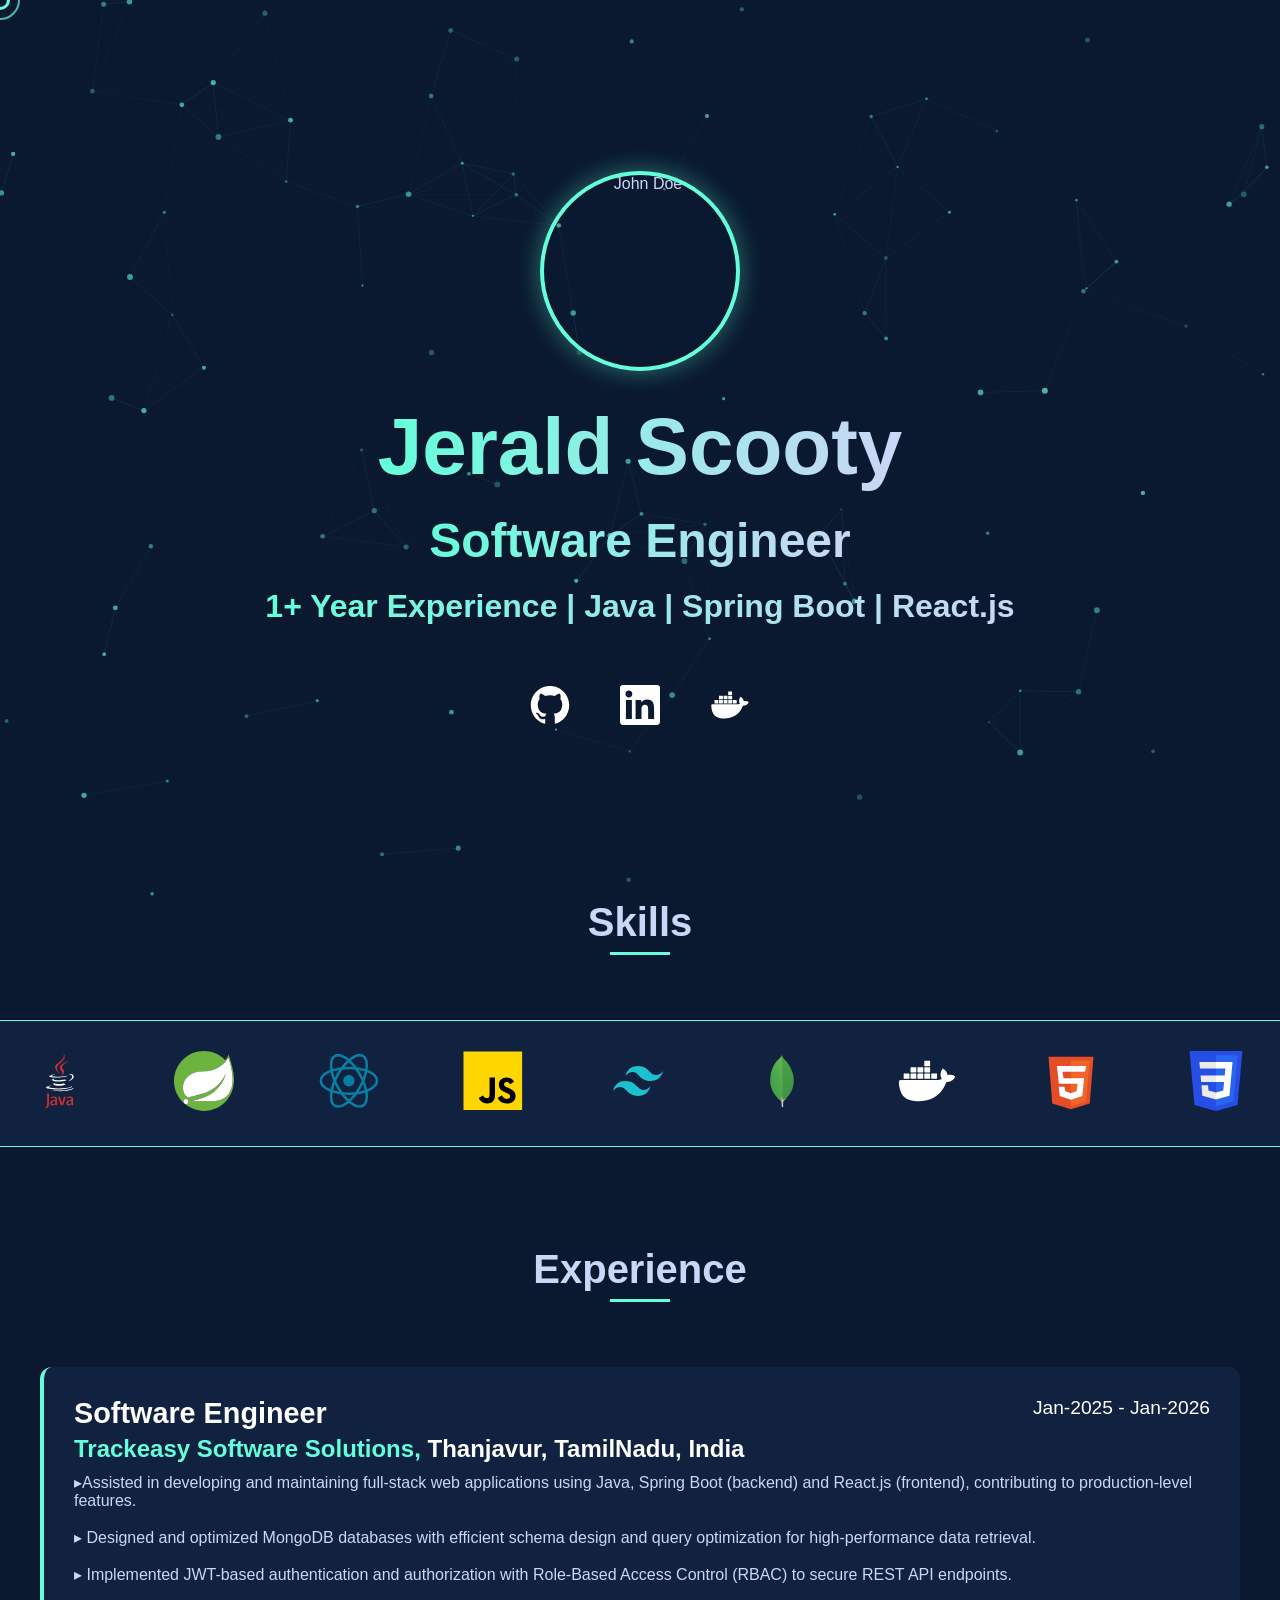
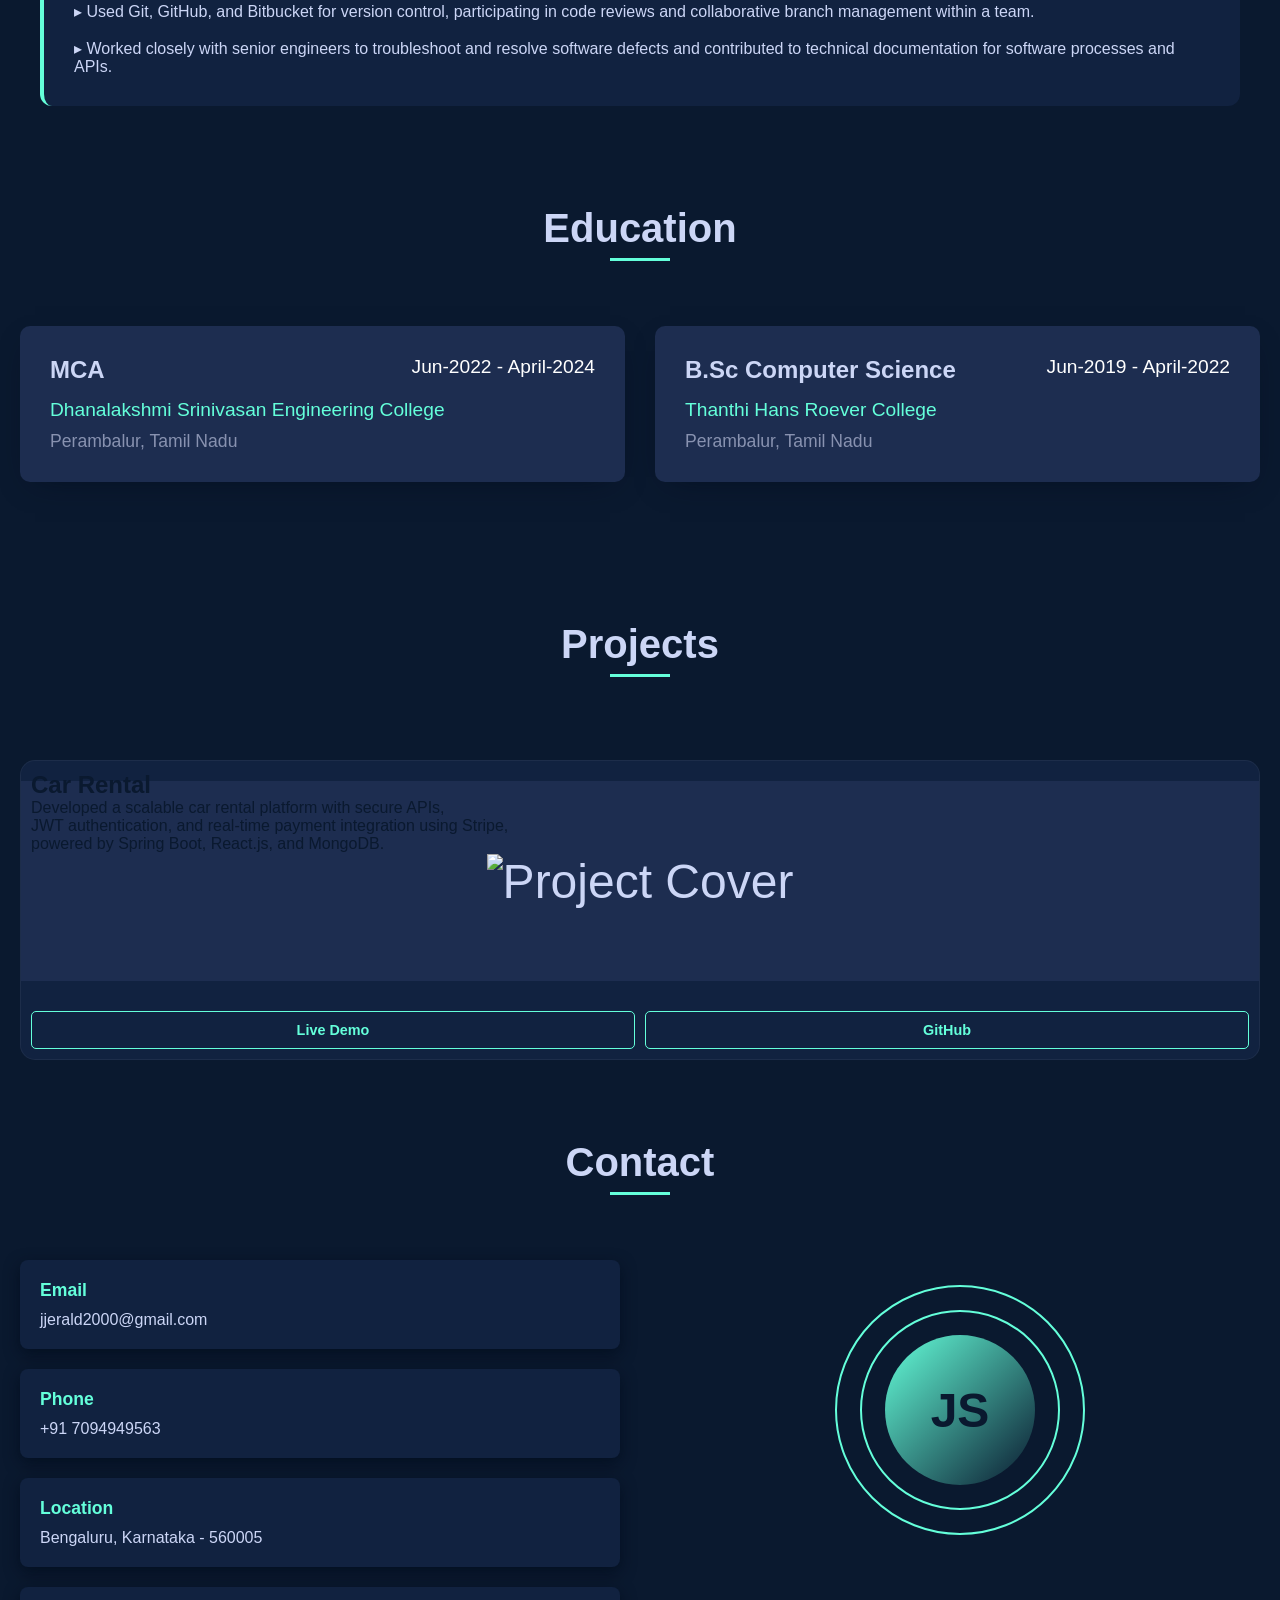
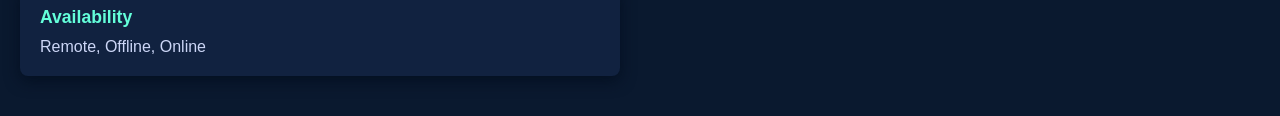
==== commit 2a8c82d0: "Title changed & unwanted listener commanded" ====
--- a/index.html
+++ b/index.html
@@ -4,7 +4,7 @@
 <head>
     <meta charset="UTF-8">
     <meta name="viewport" content="width=device-width, initial-scale=1.0">
-    <title>Professional Portfolio</title>
+    <title>Jerald</title>
     <link rel="stylesheet" href="style.css">
    
 </head>
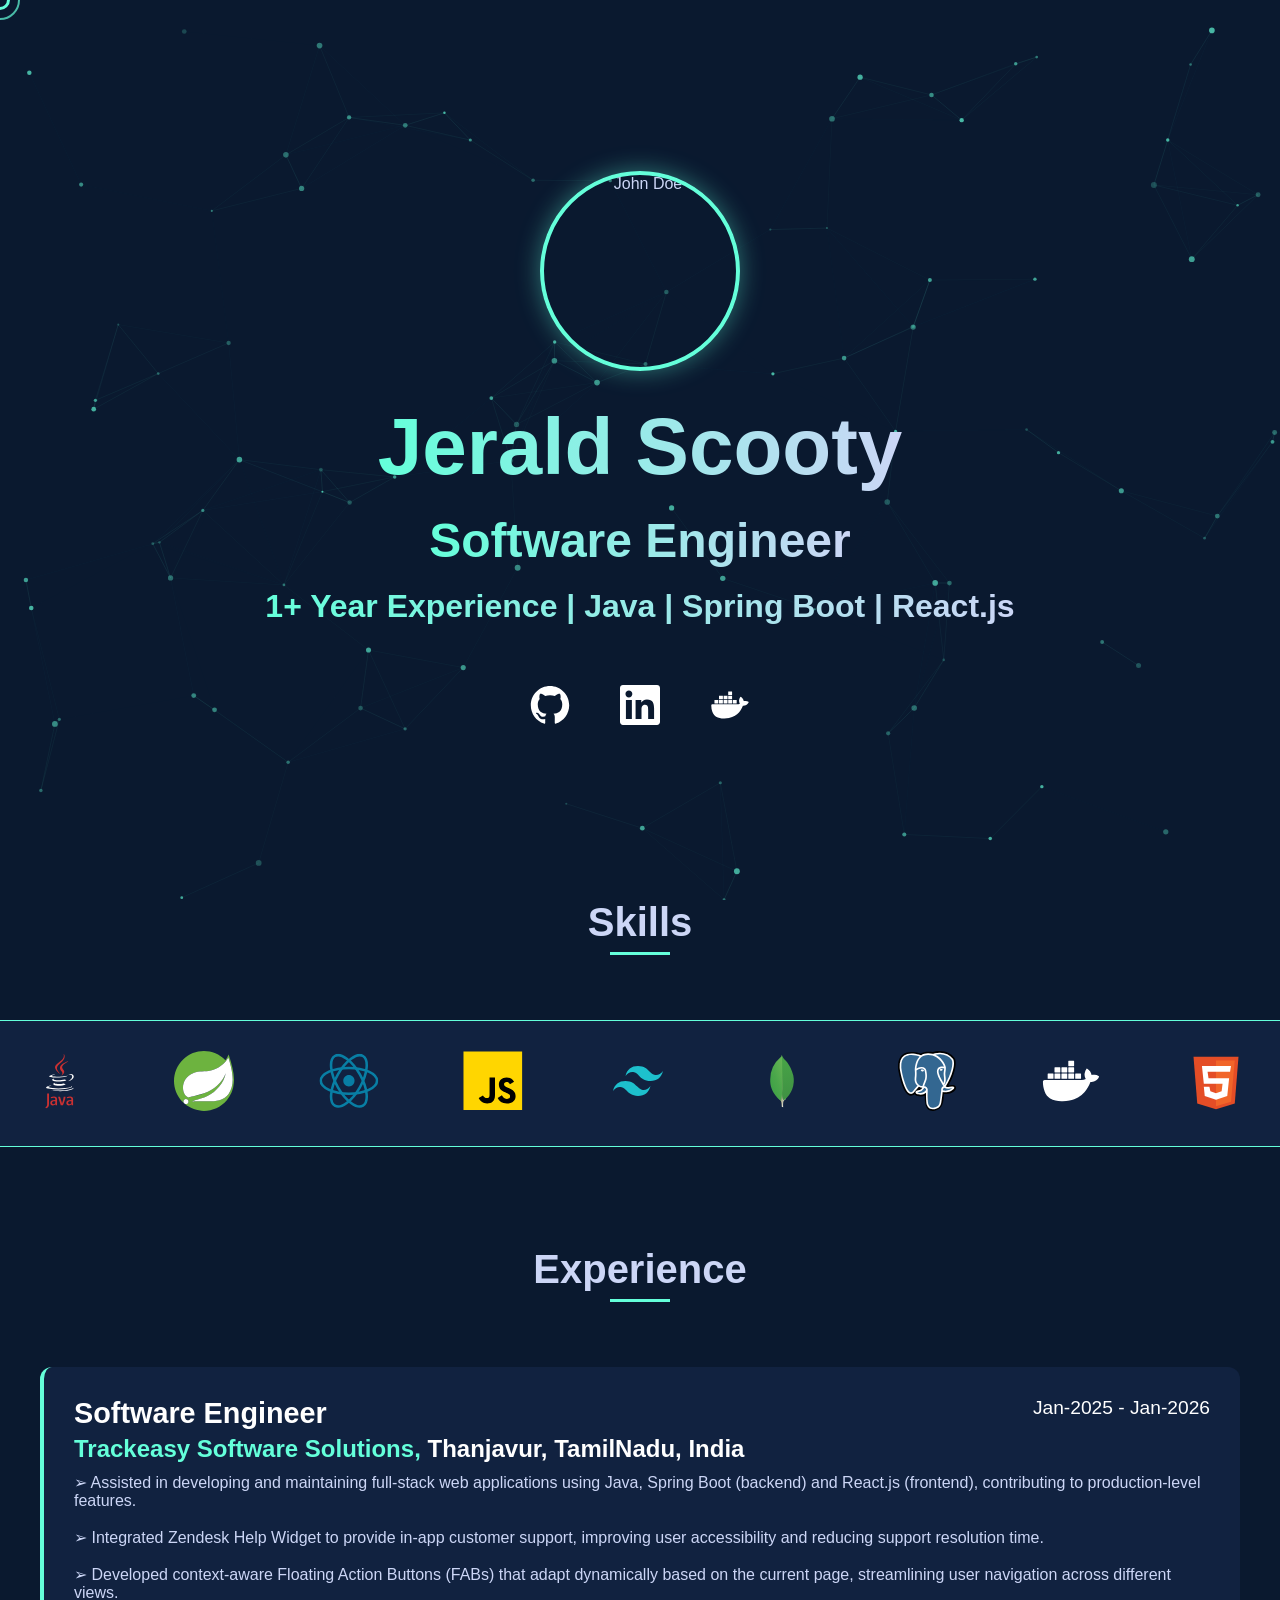
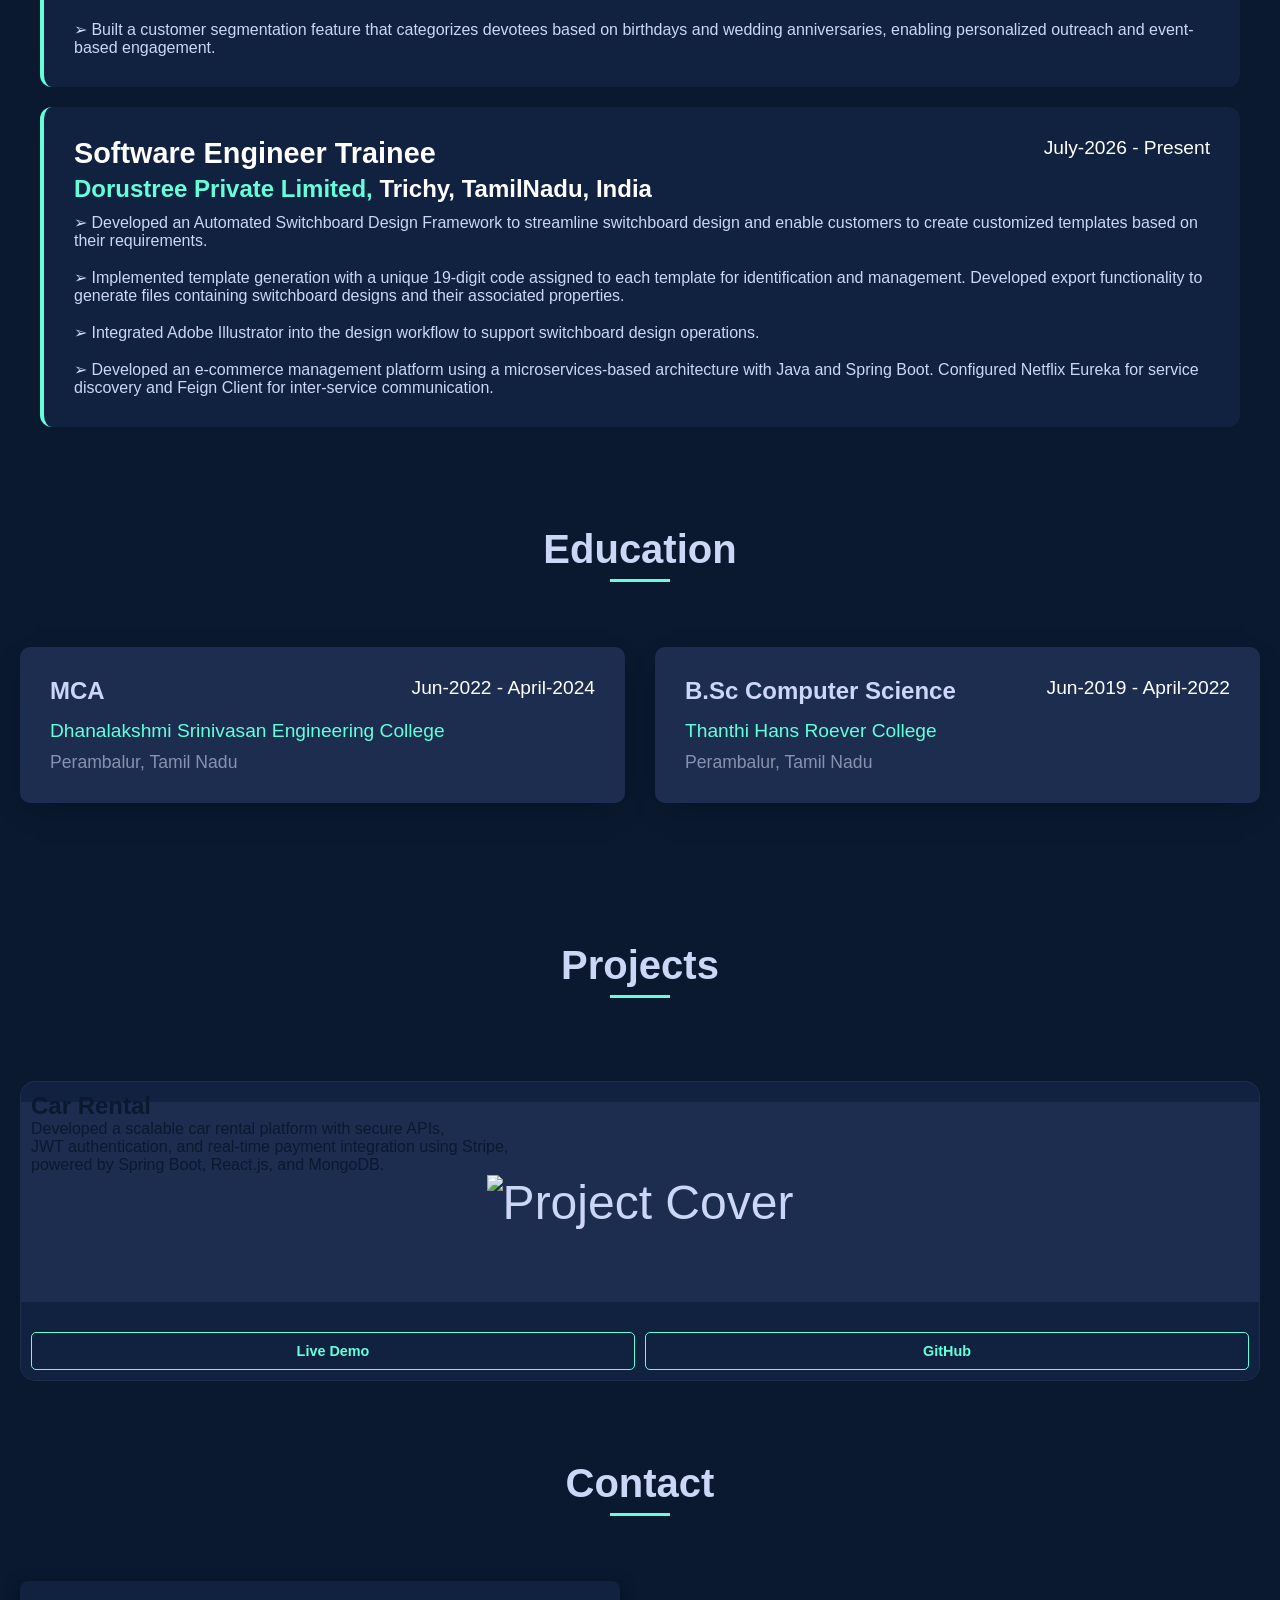
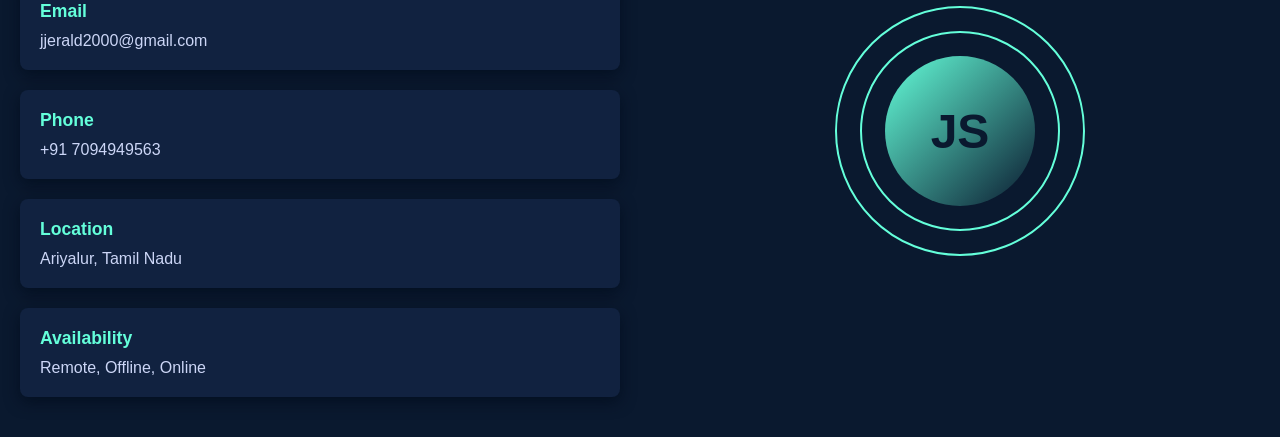
==== commit 657cd998: "experience-updated" ====
--- a/index.html
+++ b/index.html
@@ -190,6 +190,40 @@
                 </span>
 
                 <span>
+                    <svg width="60px" height="60px" viewBox="-4 0 264 264" version="1.1" xmlns="http://www.w3.org/2000/svg"
+                        xmlns:xlink="http://www.w3.org/1999/xlink" preserveAspectRatio="xMidYMid">
+                        <title>PostgreSQL</title>
+                        <g>
+                            <path
+                                d="M255.007926,158.085617 C253.473109,153.437413 249.452194,150.199279 244.251788,149.42182 C241.799982,149.055852 238.991667,149.211935 235.668988,149.897164 C229.877358,151.092028 225.580342,151.546679 222.44449,151.635363 C234.280794,131.650217 243.905921,108.859714 249.446873,87.4065589 C258.406282,52.7182633 253.61855,36.9154365 248.023797,29.7669469 C233.217182,10.8477783 211.614448,0.683454965 185.55152,0.371879908 C171.649478,0.202198614 159.443658,2.94725173 153.077358,4.92075751 C147.149155,3.87547344 140.774577,3.29134411 134.08606,3.18315012 C121.550337,2.9833164 110.473164,5.71595381 101.008259,11.332582 C95.7670577,9.56127483 87.3580785,7.06335335 77.6460416,5.46882217 C54.8035104,1.71868822 36.3939769,4.64110855 22.9282587,14.153903 C6.62230023,25.6721293 -0.937090069,45.6838799 0.461154734,73.6339954 C0.904572748,82.5082679 5.86908083,109.507695 13.6850624,135.114199 C18.1771824,149.831538 22.9672794,162.053912 27.9223279,171.443732 C34.9490254,184.758688 42.4676212,192.600092 50.9085266,195.415501 C55.6400924,196.992296 64.2358984,198.09552 73.2774873,190.566873 C74.4232794,191.953885 75.9515935,193.33321 77.9812656,194.613801 C80.5578199,196.239076 83.7090439,197.566965 86.8555381,198.353885 C98.1969885,201.189395 108.820102,200.479926 117.882975,196.506309 C117.93855,198.117986 117.981709,199.658125 118.018365,200.987788 C118.07867,203.145164 118.137792,205.259972 118.217016,207.237617 C118.753848,220.612286 119.663741,231.011326 122.359723,238.286928 C122.507529,238.687778 122.706771,239.29733 122.917247,239.943538 C124.261691,244.062005 126.511298,250.955677 132.232573,256.355326 C138.158411,261.947714 145.325229,263.663446 151.888998,263.662855 C155.180933,263.662855 158.322106,263.231261 161.076619,262.640628 C170.897441,260.536462 182.050291,257.329663 190.118134,245.84218 C197.745515,234.981986 201.453672,218.625182 202.124711,192.851363 C202.211621,192.122975 202.292028,191.427104 202.369478,190.763751 C202.421506,190.316194 202.474716,189.858587 202.528517,189.402162 L204.325838,189.560018 L204.788767,189.591353 C214.791095,190.047187 227.021155,187.925875 234.532065,184.437062 C240.467363,181.68255 259.485857,171.642383 255.007926,158.085617"
+                                fill="#000000">
+                
+                            </path>
+                            <path
+                                d="M237.905589,160.722476 C208.165838,166.857016 206.121386,156.78788 206.121386,156.78788 C237.521885,110.194697 250.64824,51.0516028 239.320388,36.5766651 C208.417109,-2.90823095 154.921977,15.7655797 154.029229,16.2503834 L153.741894,16.3018199 C147.866309,15.0821247 141.290716,14.3555104 133.900416,14.2349007 C120.443566,14.0143741 110.236083,17.7627344 102.490457,23.636545 C102.490457,23.636545 7.06039723,-15.6768961 11.4987159,73.0806097 C12.4429007,91.9631224 38.5625866,215.954032 69.7171363,178.502947 C81.1041109,164.808425 92.1061986,153.229303 92.1061986,153.229303 C97.5708822,156.859418 104.112776,158.711132 110.970975,158.046005 L111.503667,157.593718 C111.338125,159.294079 111.413801,160.957192 111.717099,162.925968 C103.691233,171.893062 106.049626,173.467492 90.0055797,176.770069 C73.7711594,180.115806 83.308194,186.072388 89.5349654,187.629081 C97.0837136,189.516859 114.54788,192.190965 126.34812,175.672166 L125.877506,177.556988 C129.022226,180.075603 131.230448,193.940397 130.860342,206.508637 C130.490236,219.077469 130.243104,227.706383 132.720924,234.446337 C135.198744,241.186291 137.668286,256.351187 158.759612,251.831871 C176.383409,248.055132 185.516046,238.268009 186.786587,221.94254 C187.688203,210.336222 189.728517,212.051954 189.857404,201.675381 L191.493912,196.762901 C193.381099,181.029838 191.793663,175.95418 202.651492,178.314938 L205.290125,178.546697 C213.2817,178.9103 223.741044,177.261376 229.879723,174.408129 C243.098309,168.273589 250.93794,158.031224 237.904406,160.722476 L237.905589,160.722476"
+                                fill="#336791">
+                
+                            </path>
+                            <path
+                                d="M108.076342,81.5250624 C105.396915,81.152 102.969349,81.4972748 101.741376,82.426679 C101.050236,82.9499122 100.836804,83.5559169 100.779455,83.973321 C100.625145,85.0783187 101.399649,86.2997875 101.874993,86.9300323 C103.220619,88.7137552 105.18703,89.9399538 107.133339,90.2101432 C107.415353,90.249164 107.695594,90.2680831 107.974651,90.2680831 C111.220471,90.2680831 114.170679,87.7411917 114.430818,85.8758799 C114.755991,83.5399538 111.36473,81.9826697 108.076342,81.5250624"
+                                fill="#FFFFFF">
+                
+                            </path>
+                            <path
+                                d="M196.860453,81.5989654 L196.859861,81.5989654 C196.604453,79.7679446 193.345626,79.2458938 190.253524,79.6757136 C187.166152,80.1061247 184.171603,81.4996397 184.421691,83.3347991 C184.622707,84.7620139 187.19867,87.198448 190.249386,87.1978568 C190.506568,87.1978568 190.766707,87.1807113 191.028619,87.1440554 C193.064794,86.8620416 194.558818,85.5690346 195.268286,84.8235012 C196.349635,83.688351 196.974559,82.4219492 196.860453,81.5989654"
+                                fill="#FFFFFF">
+                
+                            </path>
+                            <path
+                                d="M247.802088,160.025423 C246.66812,156.596323 243.018494,155.492508 236.954309,156.745312 C218.949173,160.461155 212.501284,157.886965 210.38352,156.327908 C224.378975,135.007187 235.89188,109.236323 242.102688,85.1906513 C245.04521,73.8007206 246.670485,63.2231316 246.802919,54.601903 C246.949543,45.1375889 245.338457,38.1842032 242.014005,33.9362587 C228.611547,16.8108637 208.942115,7.62501617 185.131751,7.37256351 C168.763122,7.18869284 154.93321,11.3781062 152.252009,12.5558245 C146.60582,11.1516674 140.450587,10.2896628 133.750245,10.1796952 C121.461654,9.98104388 110.840314,12.9229746 102.045857,18.9191686 C98.2259584,17.4978661 88.3536998,14.10897 76.2814965,12.1644342 C55.4089238,8.80332564 38.8233164,11.3497275 26.9870115,19.7350577 C12.8638522,29.740933 6.34383372,47.626642 7.60727945,72.8943741 C8.03236952,81.3961755 12.8756767,107.547788 20.5202032,132.593219 C30.5822448,165.556915 41.5192979,184.218309 53.0280647,188.056536 C54.374873,188.505866 55.9286097,188.820397 57.6407945,188.820397 C61.8390762,188.820397 66.9856813,186.927889 72.3409885,180.490051 C81.2359538,169.788896 89.5408776,160.821801 92.6022356,157.563566 C97.1262818,159.992314 102.09552,161.347991 107.179455,161.483972 C107.188323,161.616998 107.201921,161.750023 107.213746,161.882457 C106.193885,163.092102 105.357303,164.152166 104.644286,165.05733 C101.122365,169.528166 100.389247,170.458753 89.0519353,172.793497 C85.8273995,173.458624 77.2611547,175.224018 77.1364065,181.227898 C76.9998337,187.787529 87.2605266,190.542633 88.4299677,190.834697 C92.5040924,191.854559 96.4286374,192.357691 100.171677,192.357691 C109.275344,192.357099 117.285838,189.365506 123.688203,183.576831 C123.490734,206.962697 124.466254,230.006836 127.273977,237.028212 C129.573247,242.775501 135.191649,256.822984 152.93842,256.821801 C155.54158,256.821801 158.408425,256.519095 161.561423,255.843326 C180.082106,251.872074 188.124527,243.686577 191.236139,225.640055 C192.901025,215.995418 195.758411,192.963695 197.101672,180.610069 C199.937774,181.49454 203.589173,181.899529 207.536185,181.898938 C215.768388,181.898938 225.266993,180.150097 231.224166,177.384942 C237.91564,174.277469 249.991982,166.650679 247.802088,160.025423 L247.802088,160.025423 Z M203.696185,76.5445912 C203.634697,80.1918522 203.132748,83.5027067 202.600647,86.9590023 C202.028342,90.6760277 201.435935,94.5189838 201.286947,99.1843326 C201.139732,103.724342 201.706716,108.444674 202.255372,113.008924 C203.363326,122.228471 204.500249,131.720573 200.098587,141.086744 C199.41454,139.871778 198.754143,138.546254 198.14873,137.078245 C197.601848,135.752129 196.414079,133.621949 194.769885,130.673515 C188.370476,119.197857 173.385312,92.3243603 181.056443,81.3583372 C183.340933,78.0935982 189.139658,74.7384018 203.696185,76.5445912 L203.696185,76.5445912 Z M186.052286,14.7581339 C207.386014,15.2293395 224.261321,23.2102725 236.209958,38.4780416 C245.373931,50.1890069 235.282919,103.476028 206.069949,149.446651 C205.781432,149.080092 205.487594,148.709986 205.183704,148.33042 C205.062503,148.178476 204.938938,148.024166 204.814189,147.868083 C212.362938,135.400942 210.886651,123.066236 209.572952,112.129774 C209.033164,107.641792 208.523529,103.402716 208.653007,99.4214134 C208.787215,95.2000739 209.34533,91.5811917 209.884527,88.0811455 C210.548471,83.7675751 211.223058,79.3050162 211.036822,74.0437136 C211.17576,73.4921016 211.231926,72.8399815 211.159206,72.0660693 C210.683861,67.0205635 204.924157,51.9224758 193.18363,38.2551501 C186.762346,30.7808961 177.396767,22.4156674 164.609774,16.7736166 C170.109931,15.6337367 177.631483,14.5707159 186.052286,14.7581339 L186.052286,14.7581339 Z M66.6741062,175.777995 C60.7742818,182.871501 56.6995658,181.512277 55.3598522,181.065903 C46.6292471,178.153533 36.499806,159.702023 27.568776,130.441755 C19.8408868,105.123769 15.3245266,79.6650716 14.9674273,72.5260416 C13.8387806,49.9483788 19.3117413,34.2129515 31.2349561,25.7572656 C50.6389284,11.9965266 82.5413764,20.2328684 95.3602956,24.4104573 C95.1758337,24.591963 94.9842771,24.7622356 94.8015889,24.9466975 C73.7664296,46.1911501 74.2654226,82.4875751 74.3168591,84.7058476 C74.3150855,85.56194 74.3866236,86.7739492 74.485358,88.4412009 C74.8471871,94.5455889 75.5205912,105.907732 73.7214965,118.775132 C72.0489238,130.732046 75.7346143,142.435326 83.8320185,150.883917 C84.6703741,151.758337 85.5453857,152.579547 86.4493672,153.352277 C82.8446744,157.212379 75.0115473,165.74788 66.6741062,175.777995 L66.6741062,175.777995 Z M89.1530346,145.78461 C82.6265127,138.975483 79.6627067,129.503483 81.020157,119.795584 C82.920351,106.202753 82.2185681,94.3646744 81.8419584,88.0048776 C81.7893395,87.1150855 81.7426328,86.335261 81.7148453,85.7197968 C84.7880277,82.9954365 99.0288406,75.3645081 109.184296,77.6915658 C113.819492,78.7534042 116.642587,81.9087667 117.816758,87.3373857 C123.893358,115.440037 118.621413,127.153367 114.385293,136.565654 C113.512055,138.504868 112.687298,140.337663 111.982559,142.234309 L111.436859,143.699954 C110.054577,147.406337 108.768665,150.851991 107.971695,154.124416 C101.034273,154.103132 94.2848591,151.139917 89.1530346,145.78461 L89.1530346,145.78461 Z M90.2178291,183.685025 C88.1922956,183.178938 86.3701432,182.299788 85.3012102,181.570808 C86.1939584,181.150448 87.7831686,180.579326 90.5388637,180.011751 C103.876286,177.265515 105.93552,175.328074 110.433552,169.61685 C111.465238,168.30788 112.634088,166.823316 114.252859,165.015353 C114.25345,165.014171 114.254042,165.01358 114.254633,165.012988 C116.666236,162.31346 117.768868,162.771067 119.768979,163.600554 C121.390115,164.271594 122.968684,166.303039 123.608979,168.539048 C123.911686,169.594975 124.252231,171.599815 123.138956,173.158873 C113.742633,186.31479 100.051067,186.1457 90.2178291,183.685025 L90.2178291,183.685025 Z M160.016554,248.637487 C143.700545,252.133395 137.923695,243.80837 134.116804,234.291436 C131.659677,228.146845 130.452397,200.440314 131.309081,169.84388 C131.320314,169.436527 131.262374,169.043363 131.150042,168.673848 C131.05249,167.96024 130.902319,167.238356 130.694208,166.511741 C129.419529,162.059824 126.315012,158.335704 122.5903,156.792018 C121.110467,156.178919 118.393792,155.05382 115.129644,155.888628 C115.826106,153.0206 117.033386,149.782467 118.341764,146.275326 L118.891012,144.79963 C119.509432,143.136517 120.284527,141.413691 121.105145,139.590356 C125.538143,129.741746 131.609423,116.25297 125.020231,85.7795104 C122.551871,74.3659307 114.310208,68.7924619 101.815871,70.0866513 C94.3250624,70.861746 87.472776,73.8840831 84.0549099,75.6169607 C83.3200185,75.9894319 82.6477968,76.3488961 82.0199169,76.6994919 C82.9735612,65.1990023 86.578254,43.707418 100.060527,30.1098568 C108.54873,21.548933 119.854115,17.3210901 133.628453,17.5487113 C160.768591,17.9933118 178.172453,31.9213672 187.994457,43.5276859 C196.457829,53.5294226 201.040998,63.6038799 202.870245,69.0372286 C189.115418,67.6389838 179.76048,70.3544758 175.017681,77.1340416 C164.700822,91.8815335 180.662097,120.506236 188.333229,134.262836 C189.739751,136.784406 190.954125,138.963067 191.336055,139.888924 C193.833977,145.943058 197.067972,149.984665 199.429321,152.935464 C200.152979,153.839446 200.855353,154.716231 201.389229,155.481866 C197.223464,156.683233 189.740342,159.457848 190.422023,173.328554 C189.872185,180.289035 185.960647,212.874938 183.974134,224.387843 C181.351464,239.597672 175.754346,245.263372 160.016554,248.637487 L160.016554,248.637487 Z M228.120831,170.700564 C223.861062,172.678208 216.732083,174.161589 209.959612,174.479667 C202.479446,174.830263 198.671963,173.641903 197.776259,172.91115 C197.355307,164.267455 200.573339,163.364065 203.978199,162.408055 C204.513256,162.257293 205.035307,162.111261 205.53903,161.935076 C205.852379,162.189894 206.195289,162.442938 206.570716,162.690661 C212.582873,166.658956 223.306494,167.087002 238.444785,163.962383 C238.50036,163.950559 238.555935,163.939917 238.610919,163.928684 C236.569423,165.837746 233.075289,168.400111 228.120831,170.700564 L228.120831,170.700564 Z"
+                                fill="#FFFFFF">
+                
+                            </path>
+                        </g>
+                    </svg>
+                </span>
+
+                <span>
                     <svg fill="#ffff" width="60px" height="60px" viewBox="0 0 32 32" version="1.1" xmlns="http://www.w3.org/2000/svg">
                         <title>docker</title>
                         <path
@@ -208,15 +242,6 @@
                             fill="white" />
                     </svg>
                 </span>
-
-                <span>
-                    <svg width="60px" height="60px" xmlns="http://www.w3.org/2000/svg" aria-label="CSS3" role="img" viewBox="0 0 512 512">
-                        <path fill="#264de4" d="M72 460L30 0h451l-41 460-184 52" />
-                        <path fill="#2965f1" d="M256 37V472l149-41 35-394" />
-                        <path fill="#ebebeb" d="m114 94h142v56H119m5 58h132v57H129m3 28h56l4 45 64 17v59L139 382" />
-                        <path fill="#ffffff" d="m256 208v57h69l-7 73-62 17v59l115-32 26-288H256v56h80l-5.5 58Z" />
-                    </svg>
-                </span>
             </div>
         </div>
 
@@ -231,19 +256,37 @@
                 </div>
                 <span class="company">Trackeasy Software Solutions, <span style="color: white;">Thanjavur, TamilNadu, India</span></span>
                 <p>
-                    ▸Assisted in developing and maintaining full-stack web applications using Java, Spring Boot (backend) and React.js (frontend), contributing to production-level features.
-                    <br />
-                    <br />
-                    ▸ Designed and optimized MongoDB databases with efficient schema design and query optimization for high-performance data retrieval.
-                    <br />
-                    <br />
-                    ▸ Implemented JWT-based authentication and authorization with Role-Based Access Control (RBAC) to secure REST API endpoints.
-                    <br />
-                    <br />
-                    ▸ Used Git, GitHub, and Bitbucket for version control, participating in code reviews and collaborative branch management within a team.
-                    <br />
-                    <br />
-                    ▸ Worked closely with senior engineers to troubleshoot and resolve software defects and contributed to technical documentation for software processes and APIs.
+                    ➢ Assisted in developing and maintaining full-stack web applications using Java, Spring Boot (backend) and React.js (frontend), contributing to production-level features.
+                    <br />
+                    <br />
+                    ➢  Integrated Zendesk Help Widget to provide in-app customer support, improving user accessibility and reducing support resolution time.  
+                    <br />
+                    <br />
+                    ➢ Developed context-aware Floating Action Buttons (FABs) that adapt dynamically based on the current page, streamlining user navigation across different views.
+                    <br />
+                    <br />
+                    ➢ Built a customer segmentation feature that categorizes devotees based on birthdays and wedding anniversaries, enabling personalized outreach and event-based engagement.
+                    <br />
+                </p>
+            </div>
+            <div class="exp-card reveal">
+                <div class="exp-title">
+                <h3>Software Engineer Trainee</h3>
+                <span style="color: #fff; font-size: 1.2rem;">July-2026 - Present</span>
+                </div>
+                <span class="company"> Dorustree Private Limited, <span style="color: white;">Trichy, TamilNadu, India</span></span>
+                <p>
+                    ➢ Developed an Automated Switchboard Design Framework to streamline switchboard design and enable customers to create customized templates based on their requirements.
+                    <br />
+                    <br />
+                    ➢ Implemented template generation with a unique 19-digit code assigned to each template for identification and management. Developed export functionality to generate files containing switchboard designs and their associated properties.
+                    <br />
+                    <br />
+                    ➢ Integrated Adobe Illustrator into the design workflow to support switchboard design operations.
+                    <br />
+                    <br />
+                    ➢ Developed an e-commerce management platform using a microservices-based architecture with Java and Spring Boot. Configured Netflix Eureka for service discovery and Feign Client for inter-service communication. 
+                    <br />
                 </p>
             </div>
         </section>
@@ -334,7 +377,7 @@
 
                     <div class="contact-card">
                         <h4>Location</h4>
-                        <p>Bengaluru, Karnataka - 560005</p>
+                        <p>Ariyalur, Tamil Nadu</p>
                     </div>
 
                     <div class="contact-card">
